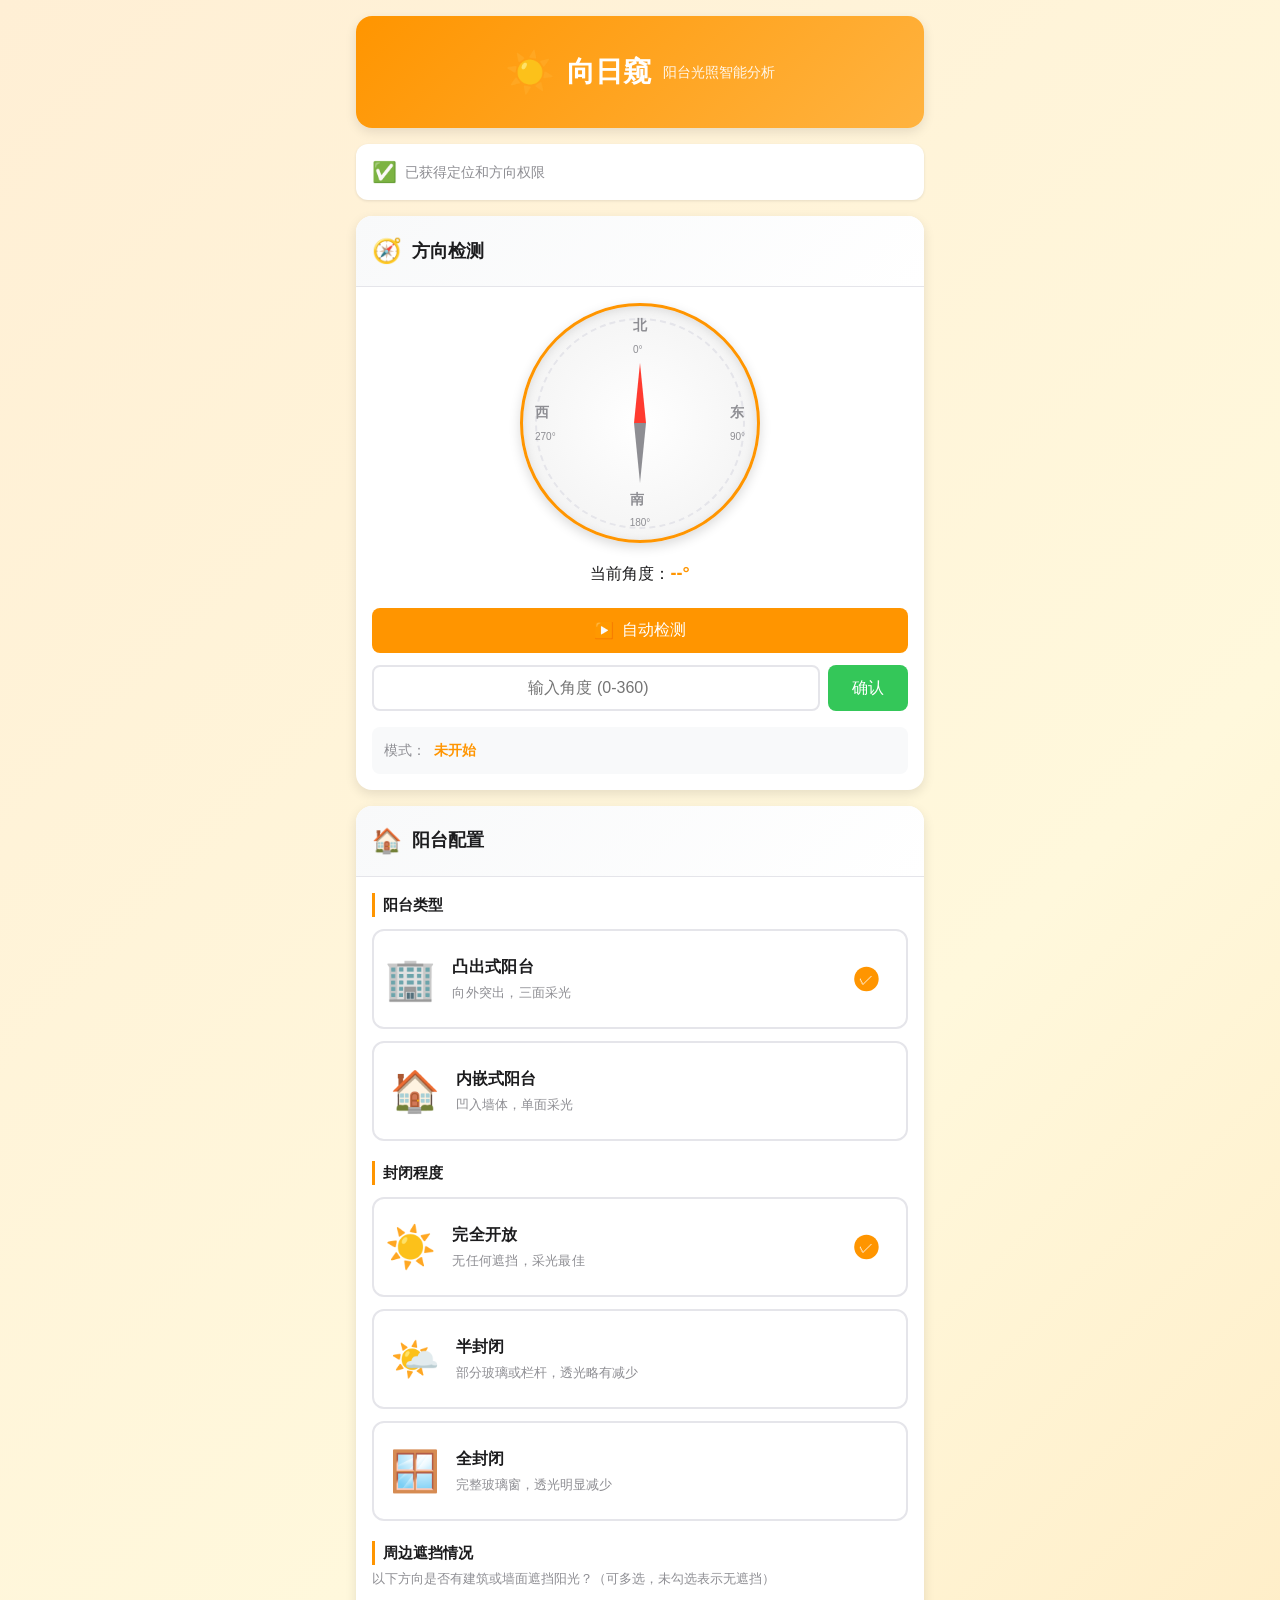
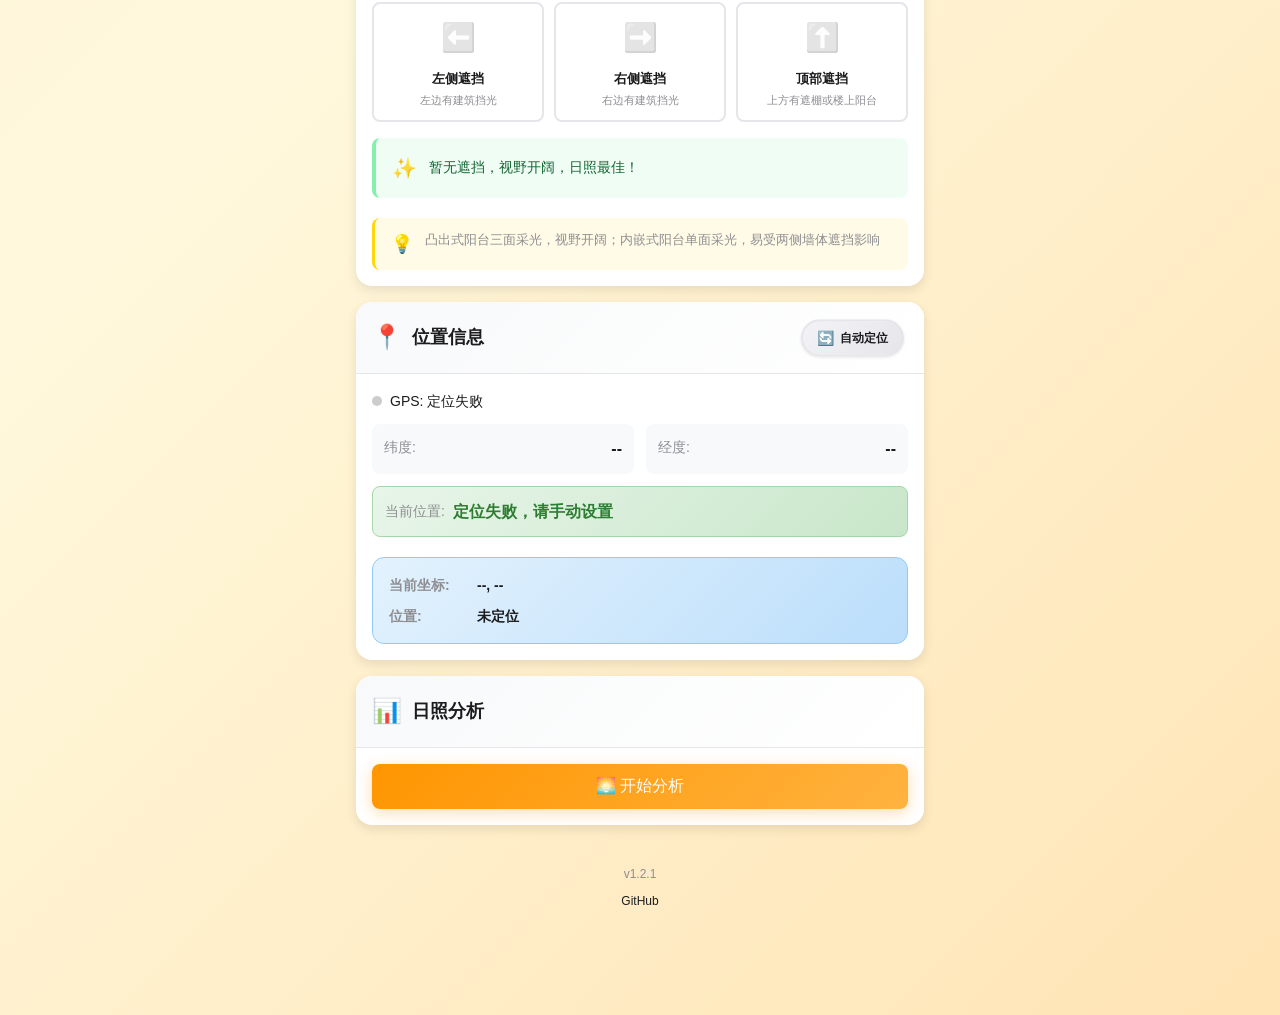
==== index.html @ c3ed626c "fix: 清理HTML垃圾数据 + 修复JS加载问题 - 删除所有硬编码城市数据（杭州/无锡/常州等100+条） - 移除 citySelectSimple 和 applyCityBtn 按钮 - 修" ====
<!DOCTYPE html>
<html lang="zh-CN">
<head>
    <meta charset="UTF-8">
    <meta name="viewport" content="width=device-width, initial-scale=1.0, maximum-scale=1.0, user-scalable=no">
    <meta name="theme-color" content="#FF9500">
    <meta name="description" content="阳台光照智能分析应用 - 通过手机朝向检测与地理位置，精确计算日照时长和最佳采光时段">
    <title>向日窥 - 阳台光照分析</title>
    <link rel="stylesheet" href="styles.css">
</head>
<body>
    <!-- 主容器 -->
    <div class="app-container">
        <!-- 顶部标题栏 -->
        <header class="header">
            <div class="header-content">
                <div class="logo">☀️</div>
                <h1 class="app-title">向日窥</h1>
                <p class="app-subtitle">阳台光照智能分析</p>
            </div>
        </header>

        <!-- 权限状态提示 -->
        <div class="permission-status" id="permissionStatus">
            <span class="status-icon">📱</span>
            <span class="status-text">正在初始化权限...</span>
        </div>

        <!-- 模块 1: 方向检测 -->
        <section class="module orientation-module">
            <div class="module-header">
                <span class="module-icon">🧭</span>
                <h2>方向检测</h2>
            </div>
            
            <div class="module-content">
                <!-- 小指南针可视化 -->
                <div class="compass-container">
                    <div class="compass">
                        <div class="compass-ring"></div>
                        <div class="compass-directions">
                            <span class="dir dir-n">北<br><small>0°</small></span>
                            <span class="dir dir-e">东<br><small>90°</small></span>
                            <span class="dir dir-s">南<br><small>180°</small></span>
                            <span class="dir dir-w">西<br><small>270°</small></span>
                        </div>
                        <div class="compass-needle" id="compassNeedle">
                            <div class="needle-center"></div>
                        </div>
                    </div>
                    <div class="compass-current-angle">当前角度：<strong id="currentAngle">--°</strong></div>
                </div>

                <!-- 控制按钮组 -->
                <div class="orientation-controls">
                    <button class="btn btn-primary" id="autoDetectBtn">
                        <span class="btn-icon">▶️</span>
                        <span class="btn-text">自动检测</span>
                    </button>
                    
                    <div class="manual-input-container">
                        <input type="number" 
                               id="manualAngleInput" 
                               placeholder="输入角度 (0-360)"
                               min="0" 
                               max="360"
                               step="1">
                        <button class="btn btn-secondary" id="manualSetBtn">确认</button>
                    </div>
                </div>

                <div class="orientation-status" id="orientationStatus">
                    <span class="status-label">模式：</span>
                    <span class="status-value" id="modeDisplay">未开始</span>
                </div>
            </div>
        </section>

        <!-- 模块 2: 阳台配置 -->
        <section class="module balcony-config-module">
            <div class="module-header">
                <span class="module-icon">🏠</span>
                <h2>阳台配置</h2>
            </div>
            
            <div class="module-content">
                <!-- 阳台类型选择 -->
                <div class="config-section">
                    <h3 class="config-title">阳台类型</h3>
                    <div class="balcony-type-selector">
                        <label class="radio-card">
                            <input type="radio" name="balconyType" value="protruding" checked id="balconyProtruding">
                            <div class="card-content">
                                <span class="card-icon">🏢</span>
                                <div class="card-info">
                                    <strong>凸出式阳台</strong>
                                    <p>向外突出，三面采光</p>
                                </div>
                            </div>
                        </label>
                        
                        <label class="radio-card">
                            <input type="radio" name="balconyType" value="recessed" id="balconyRecessed">
                            <div class="card-content">
                                <span class="card-icon">🏠</span>
                                <div class="card-info">
                                    <strong>内嵌式阳台</strong>
                                    <p>凹入墙体，单面采光</p>
                                </div>
                            </div>
                        </label>
                    </div>
                </div>

                <!-- 封闭式选项（所有阳台都需要） -->
                <div class="config-section">
                    <h3 class="config-title">封闭程度</h3>
                    <div class="binary-selector">
                        <label class="radio-card binary-option">
                            <input type="radio" name="enclosedType" value="open" checked>
                            <div class="card-content">
                                <span class="card-icon">☀️</span>
                                <div class="card-info">
                                    <strong>完全开放</strong>
                                    <p>无任何遮挡，采光最佳</p>
                                </div>
                            </div>
                        </label>
                        
                        <label class="radio-card binary-option">
                            <input type="radio" name="enclosedType" value="semi-closed">
                            <div class="card-content">
                                <span class="card-icon">🌤️</span>
                                <div class="card-info">
                                    <strong>半封闭</strong>
                                    <p>部分玻璃或栏杆，透光略有减少</p>
                                </div>
                            </div>
                        </label>
                        
                        <label class="radio-card binary-option">
                            <input type="radio" name="enclosedType" value="closed">
                            <div class="card-content">
                                <span class="card-icon">🪟</span>
                                <div class="card-info">
                                    <strong>全封闭</strong>
                                    <p>完整玻璃窗，透光明显减少</p>
                                </div>
                            </div>
                        </label>
                    </div>
                </div>

                <!-- 遮挡选项（仅凸出式阳台显示） -->
                <div class="config-section obstruction-section" id="obstructionSection" style="display: none;">
                    <h3 class="config-title">周边遮挡情况</h3>
                    <p class="config-hint">以下方向是否有建筑或墙面遮挡阳光？（可多选，未勾选表示无遮挡）</p>
                    
                    <div class="obstruction-grid">
                        <label class="checkbox-card">
                            <input type="checkbox" name="obstruction" value="left">
                            <div class="card-content">
                                <span class="card-icon">⬅️</span>
                                <div class="card-info">
                                    <strong>左侧遮挡</strong>
                                    <p>左边有建筑挡光</p>
                                </div>
                            </div>
                        </label>
                        
                        <label class="checkbox-card">
                            <input type="checkbox" name="obstruction" value="right">
                            <div class="card-content">
                                <span class="card-icon">➡️</span>
                                <div class="card-info">
                                    <strong>右侧遮挡</strong>
                                    <p>右边有建筑挡光</p>
                                </div>
                            </div>
                        </label>
                        
                        <label class="checkbox-card">
                            <input type="checkbox" name="obstruction" value="top">
                            <div class="card-content">
                                <span class="card-icon">⬆️</span>
                                <div class="card-info">
                                    <strong>顶部遮挡</strong>
                                    <p>上方有遮棚或楼上阳台</p>
                                </div>
                            </div>
                        </label>
                    </div>
                    
                    <!-- 动态提示 -->
                    <div class="obstruction-tip" id="obstructionTip">
                        <span class="tip-icon">✨</span>
                        <p class="tip-text">暂无遮挡，视野开阔，日照最佳！</p>
                    </div>
                </div>

                <div class="config-tip">
                    <span class="tip-icon">💡</span>
                    <p>凸出式阳台三面采光，视野开阔；内嵌式阳台单面采光，易受两侧墙体遮挡影响</p>
                </div>
            </div>
        </section>

        <!-- 模块 3: 位置信息 -->
        <section class="module location-module">
            <div class="module-header">
                <span class="module-icon">📍</span>
                <h2>位置信息</h2>
                <!-- 模式切换开关 -->
                <button class="mode-switch-btn" id="locationModeSwitch" title="切换自动/手动模式">
                    <span class="switch-icon">🔄</span>
                    <span class="switch-text" id="locationModeText">自动定位</span>
                </button>
            </div>
            
            <div class="module-content">
                <!-- 自动定位模式 -->
                <div class="location-auto-mode" id="autoLocationPanel">
                    <div class="location-status-bar">
                        <span class="location-indicator" id="gpsIndicator">
                            <span class="indicator-dot inactive"></span>
                            <span class="indicator-text">GPS: 等待定位</span>
                        </span>
                    </div>
                    
                    <div class="geo-display">
                        <div class="geo-item">
                            <span class="geo-label">纬度:</span>
                            <span class="geo-value" id="latitudeValue">--</span>
                        </div>
                        <div class="geo-item">
                            <span class="geo-label">经度:</span>
                            <span class="geo-value" id="longitudeValue">--</span>
                        </div>
                    </div>
                    
                    <div class="address-display">
                        <span class="address-label">当前位置:</span>
                        <span class="address-value" id="currentAddress">正在获取...</span>
                    </div>
                </div>

                <!-- 手动定位模式 - 全新设计 -->
                <div class="location-manual-mode" id="manualLocationPanel" style="display: none;">
                    <!-- 方式一：坐标输入 -->
                    <div class="manual-input-section coords-section">
                        <div class="section-header">
                            <span class="section-icon">🎯</span>
                            <h3>方式一：精确坐标</h3>
                        </div>
                        <div class="coordinate-inputs">
                            <div class="input-group">
                                <label for="manualLat">
                                    <span class="input-icon">🌐</span>
                                    纬度
                                </label>
                                <input type="number" id="manualLat" step="0.000001" placeholder="-90 ~ 90" min="-90" max="90">
                                <span class="input-hint">可点击地图获取坐标</span>
                            </div>
                            <div class="input-group">
                                <label for="manualLng">
                                    <span class="input-icon">🗺️</span>
                                    经度
                                </label>
                                <input type="number" id="manualLng" step="0.000001" placeholder="-180 ~ 180" min="-180" max="180">
                                <span class="input-hint">北京约 116.4, 重庆约 106.5</span>
                            </div>
                        </div>
                        <button class="btn btn-coords" id="setCoordsBtn">✓ 应用坐标</button>
                    </div>
                    
                    <!-- 方式二：城市选择 -->
                    <div class="manual-input-section city-section">
                        <div class="section-header">
                            <span class="section-icon">🏙️</span>
                            <h3>方式二：选择地区</h3>
                        </div>
                        <p class="section-desc">逐级选择地区（省 → 市 → 区），选择后自动填充坐标</p>
                        
                        <div id="cityCascadeContainer"></div>
                    </div>
                </div>
                                </optgroup>
                            </select>
                
                <!-- 底部信息显示区 -->
                <div class="location-footer-info">
                    <div class="footer-coordinates">
                        <span class="coord-label">当前坐标:</span>
                        <span class="coord-value" id="footerCoordinates">--, --</span>
                    </div>
                    <div class="footer-city">
                        <span class="city-label">位置:</span>
                        <span class="city-value" id="footerCityName">未定位</span>
                    </div>
                </div>
            </div>
        </section>

        <!-- 模块 4: 分析结果 -->
        <section class="module analysis-module">
            <div class="module-header">
                <span class="module-icon">📊</span>
                <h2>日照分析</h2>
            </div>
            
            <div class="module-content">
                <button class="btn btn-large btn-analyze" id="analyzeBtn">
                    🌅 开始分析
                </button>

                <div class="analysis-results" id="analysisResults" style="display: none;">
                    <div class="result-section result-primary">
                        <h3>今日光照概览</h3>
                        <div class="sun-path-chart" id="sunPathChart">
                            <div class="sun-path-bg">
                                <svg viewBox="0 0 100 50" preserveAspectRatio="none">
                                    <path class="sun-trajectory" d="" />
                                </svg>
                            </div>
                        </div>
                    </div>

                    <div class="result-grid">
                        <div class="result-card">
                            <div class="result-icon">🧭</div>
                            <div class="result-label">检测朝向</div>
                            <div class="result-value" id="resultDirection">--</div>
                        </div>

                        <div class="result-card highlight">
                            <div class="result-icon">⏱️</div>
                            <div class="result-label">日照时长</div>
                            <div class="result-value value-large" id="resultDuration">--</div>
                        </div>

                        <div class="result-card">
                            <div class="result-icon">🌅</div>
                            <div class="result-label">日出时间</div>
                            <div class="result-value" id="resultSunrise">--</div>
                        </div>

                        <div class="result-card">
                            <div class="result-icon">🌇</div>
                            <div class="result-label">日落时间</div>
                            <div class="result-value" id="resultSunset">--</div>
                        </div>
                    </div>

                    <div class="result-section result-detail">
                        <h3>详细数据</h3>
                        <table class="detail-table">
                            <tbody id="detailTableBody">
                                <tr>
                                    <td>阳台类型</td>
                                    <td id="detailBalconyType">--</td>
                                </tr>
                                <tr>
                                    <td>封闭情况</td>
                                    <td id="detailEnclosedType">--</td>
                                </tr>
                                <tr>
                                    <td>周边遮挡</td>
                                    <td id="detailObstructions">无</td>
                                </tr>
                                <tr>
                                    <td>所在位置</td>
                                    <td id="detailLocation">--</td>
                                </tr>
                                <tr>
                                    <td>有效采光时段</td>
                                    <td id="detailEffectiveTime">--</td>
                                </tr>
                                <tr>
                                    <td>光照评分</td>
                                    <td id="lightScore">--</td>
                                </tr>
                            </tbody>
                        </table>
                    </div>

                    <div class="result-summary">
                        <div class="summary-rating" id="summaryRating">
                            <span class="rating-stars">⭐</span>
                            <span class="rating-text">待分析</span>
                        </div>
                        <p class="summary-desc" id="summaryDesc">请点击"开始分析"获取完整报告</p>
                    </div>
                </div>
            </div>
        </section>

        <!-- 底部信息 -->
        <footer class="footer">
            <p class="version">v1.2.1</p>
            <a href="https://github.com/miaouai/sun" class="github-link">GitHub</a>
        </footer>
    </div>

    <!-- Toast 消息 -->
    <div class="toast" id="toast"></div>

    <!-- 加载遮罩 -->
    <div class="loading-overlay" id="loadingOverlay">
        <div class="loading-spinner"></div>
        <p class="loading-text">分析中...</p>
    </div>

    <!-- 模块化 JavaScript -->
    <script src="app.js"></script>

    <!-- 城市联级菜单模块 -->
    <script src="data/cities-cascade.js"></script>
    <link rel="stylesheet" href="styles-cascade.css">
</body>
</html>
---- styles.css ----
/* ============================================
   向日窥 - Sun Peek 样式表
   Version: 1.0.0
   ============================================ */

/* CSS Variables */
:root {
    --primary-color: #FF9500;
    --primary-light: #FFB340;
    --primary-dark: #E68A00;
    --success-color: #34C759;
    --warning-color: #FFD60A;
    --error-color: #FF3B30;
    --background-color: #FAFAFA;
    --card-background: #FFFFFF;
    --text-primary: #1C1C1E;
    --text-secondary: #8E8E93;
    --border-color: #E5E5EA;
    --shadow-sm: 0 1px 3px rgba(0, 0, 0, 0.1);
    --shadow-md: 0 4px 12px rgba(0, 0, 0, 0.1);
    --shadow-lg: 0 8px 24px rgba(0, 0, 0, 0.15);
    --radius-sm: 8px;
    --radius-md: 12px;
    --radius-lg: 16px;
    --transition-fast: 0.15s ease;
    --transition-normal: 0.3s ease;
}

/* Reset & Base */
*, *::before, *::after {
    margin: 0;
    padding: 0;
    box-sizing: border-box;
}

body {
    font-family: -apple-system, BlinkMacSystemFont, 'Segoe UI', 'PingFang SC', 'Hiragino Sans GB', 'Microsoft YaHei', sans-serif;
    background: linear-gradient(135deg, #FFEFD5 0%, #FFF8DC 50%, #FFE4B5 100%);
    min-height: 100vh;
    color: var(--text-primary);
    line-height: 1.6;
}

.app-container {
    max-width: 600px;
    margin: 0 auto;
    padding: 16px;
    padding-bottom: 80px;
}

/* Header */
.header {
    text-align: center;
    padding: 24px 0;
    background: linear-gradient(135deg, #FF9500 0%, #FFB340 100%);
    border-radius: var(--radius-lg);
    margin-bottom: 16px;
    box-shadow: var(--shadow-md);
    color: white;
}

.header-content {
    display: flex;
    align-items: center;
    justify-content: center;
    gap: 12px;
}

.logo {
    font-size: 40px;
    animation: pulse 2s ease-in-out infinite;
}

@keyframes pulse {
    0%, 100% { transform: scale(1); }
    50% { transform: scale(1.1); }
}

.app-title {
    font-size: 28px;
    font-weight: 700;
}

.app-subtitle {
    font-size: 14px;
    opacity: 0.9;
}

/* Permission Status */
.permission-status {
    display: flex;
    align-items: center;
    gap: 8px;
    padding: 12px 16px;
    background: var(--card-background);
    border-radius: var(--radius-md);
    margin-bottom: 16px;
    box-shadow: var(--shadow-sm);
}

.status-icon {
    font-size: 20px;
}

.status-text {
    font-size: 14px;
    color: var(--text-secondary);
}

/* Module Card */
.module {
    background: var(--card-background);
    border-radius: var(--radius-lg);
    margin-bottom: 16px;
    box-shadow: var(--shadow-md);
    overflow: hidden;
}

.module-header {
    display: flex;
    align-items: center;
    gap: 10px;
    padding: 16px;
    background: linear-gradient(135deg, #f8f9fa 0%, #ffffff 100%);
    border-bottom: 1px solid var(--border-color);
}

.module-icon {
    font-size: 24px;
}

.module-header h2 {
    font-size: 18px;
    font-weight: 600;
    color: var(--text-primary);
}

.module-content {
    padding: 16px;
}

/* ====================
   指南针模块样式
   ==================== */
.compass-container {
    display: flex;
    flex-direction: column;
    align-items: center;
    gap: 16px;
    margin-bottom: 20px;
}

.compass {
    position: relative;
    width: 240px;
    height: 240px;
    border-radius: 50%;
    background: radial-gradient(circle at center, #fff 0%, #f0f0f0 100%);
    box-shadow: 
        inset 0 2px 10px rgba(0, 0, 0, 0.1),
        0 4px 12px rgba(0, 0, 0, 0.15);
    border: 3px solid var(--primary-color);
}

.compass-ring {
    position: absolute;
    top: 5%;
    left: 5%;
    right: 5%;
    bottom: 5%;
    border-radius: 50%;
    border: 2px dashed var(--border-color);
}

.compass-directions {
    position: absolute;
    top: 0;
    left: 0;
    right: 0;
    bottom: 0;
}

.compass-directions .dir {
    position: absolute;
    font-size: 14px;
    font-weight: 600;
    color: var(--text-secondary);
}

.compass-directions .dir small {
    font-size: 10px;
    font-weight: normal;
}

.dir-n { top: 8px; left: 50%; transform: translateX(-50%); color: var(--primary-dark); }
.dir-e { right: 12px; top: 50%; transform: translateY(-50%); }
.dir-s { bottom: 8px; left: 50%; transform: translateX(-50%); }
.dir-w { left: 12px; top: 50%; transform: translateY(-50%); }

.compass-needle {
    position: absolute;
    top: 50%;
    left: 50%;
    width: 0;
    height: 0;
    /* 初始不设 transform，由 JS 动态控制旋转 */
}

/* 北向指针（红色）- 向上延伸 */
.compass-needle::before {
    content: '';
    position: absolute;
    bottom: 50%;  /* 从中心点开始，这样 rotate 时它会绕中心转 */
    left: 50%;
    width: 0;
    height: 0;
    transform: translateX(-50%);
    border-left: 6px solid transparent;
    border-right: 6px solid transparent;
    border-bottom: 60px solid var(--error-color); /* 红色指北 - 向上 (缩短) */
}

/* 南向指针（灰色）- 向下延伸 */
.compass-needle::after {
    content: '';
    position: absolute;
    top: 50%;   /* 从中心点开始 */
    left: 50%;
    width: 0;
    height: 0;
    transform: translateX(-50%);
    border-left: 6px solid transparent;
    border-right: 6px solid transparent;
    border-top: 60px solid var(--text-secondary); /* 灰色指南 - 向下 (缩短) */
}

.compass-current-angle {
    font-size: 16px;
    font-weight: 500;
    color: var(--text-primary);
}

#currentAngle {
    color: var(--primary-color);
    font-size: 18px;
}

.orientation-controls {
    display: flex;
    flex-direction: column;
    gap: 12px;
}

.manual-input-container {
    display: flex;
    gap: 8px;
}

#manualAngleInput {
    flex: 1;
    padding: 12px;
    border: 2px solid var(--border-color);
    border-radius: var(--radius-sm);
    font-size: 16px;
    text-align: center;
    transition: border-color var(--transition-fast);
}

#manualAngleInput:focus {
    outline: none;
    border-color: var(--primary-color);
}

#manualAngleInput:disabled {
    background: #f5f5f5;
    cursor: not-allowed;
}

.orientation-status {
    margin-top: 16px;
    padding: 12px;
    background: #f8f9fa;
    border-radius: var(--radius-sm);
    font-size: 14px;
}

.status-label {
    color: var(--text-secondary);
    margin-right: 4px;
}

.status-value {
    font-weight: 600;
    color: var(--primary-color);
}

/* ====================
   阳台配置模块样式
   ==================== */
/* 配置区块通用样式 */
.config-section {
    margin-bottom: 20px;
}

.config-section:last-child {
    margin-bottom: 0;
}

.config-title {
    font-size: 15px;
    font-weight: 600;
    color: var(--text-primary);
    margin-bottom: 12px;
    padding-left: 8px;
    border-left: 3px solid var(--primary-color);
}

.config-hint {
    font-size: 13px;
    color: var(--text-secondary);
    margin-bottom: 12px;
    margin-top: -8px;
}

.balcony-type-selector {
    display: flex;
    flex-direction: column;
    gap: 12px;
}

/* 封闭式选项样式 */
.binary-selector {
    display: flex;
    flex-direction: column;
    gap: 12px;
}

.binary-option:hover {
    border-color: var(--success-color);
    background: #f0fdf4;
}

.binary-option input[type="radio"]:checked + .card-content::before {
    background: var(--success-color);
}

/* 遮挡选项网格布局（仅凸出式显示） */
.obstruction-grid {
    display: grid;
    grid-template-columns: repeat(3, 1fr);
    gap: 10px;
}

.checkbox-card {
    cursor: pointer;
    padding: 12px;
    border: 2px solid var(--border-color);
    border-radius: var(--radius-sm);
    transition: all var(--transition-fast);
}

.checkbox-card:hover {
    border-color: var(--primary-light);
    background: #fffaf0;
}

.checkbox-card input[type="checkbox"] {
    position: absolute;
    opacity: 0;
}

.checkbox-card input[type="checkbox"]:checked + .card-content {
    transform: scale(1.02);
}

.checkbox-card input[type="checkbox"]:checked + .card-content::before {
    content: '✓';
    position: absolute;
    right: 16px;
    top: 50%;
    transform: translateY(-50%);
    width: 24px;
    height: 24px;
    background: var(--primary-color);
    color: white;
    border-radius: 50%;
    display: flex;
    align-items: center;
    justify-content: center;
    font-size: 14px;
}

.checkbox-card input[type="checkbox"]:checked + .card-content .card-icon {
    opacity: 1;
    filter: grayscale(0) drop-shadow(0 2px 4px rgba(0,0,0,0.1));
}

.checkbox-card .card-content {
    display: flex;
    flex-direction: column;
    align-items: center;
    text-align: center;
    gap: 8px;
    position: relative;
    transition: transform var(--transition-fast);
}

.checkbox-card .card-icon {
    font-size: 28px;
    opacity: 0.3;
    filter: grayscale(100%);
    transition: all var(--transition-fast);
}

/* 遮挡提示区域样式 */
.obstruction-tip {
    margin-top: 16px;
    padding: 14px 16px;
    background: #f0fdf4;
    border-left: 4px solid #86efac;
    border-radius: 8px;
    display: flex;
    align-items: center;
    gap: 12px;
    transition: all 0.3s ease;
}

.obstruction-tip .tip-icon {
    font-size: 20px;
    flex-shrink: 0;
}

.obstruction-tip .tip-text {
    font-size: 14px;
    color: #166534;
    line-height: 1.5;
    margin: 0;
}

.checkbox-card .card-info {
    display: flex;
    flex-direction: column;
    align-items: center;
}

.checkbox-card .card-info strong {
    font-size: 13px;
    margin-bottom: 4px;
}

.checkbox-card .card-info p {
    font-size: 11px;
    color: var(--text-secondary);
    line-height: 1.3;
}

@media (min-width: 480px) {
    .obstruction-grid {
        grid-template-columns: repeat(3, 1fr);
    }
}

@media (max-width: 479px) {
    .obstruction-grid {
        grid-template-columns: 1fr;
    }
    
    .checkbox-card .card-content {
        flex-direction: row;
        text-align: left;
    }
    
    .checkbox-card .card-icon {
        font-size: 32px;
    }
    
    .checkbox-card .card-info {
        flex-direction: column;
        align-items: flex-start;
    }
}

.radio-card {
    cursor: pointer;
    padding: 16px;
    border: 2px solid var(--border-color);
    border-radius: var(--radius-md);
    transition: all var(--transition-fast);
}

.radio-card:hover {
    border-color: var(--primary-light);
    background: #fffaf0;
}

.radio-card input[type="radio"] {
    position: absolute;
    opacity: 0;
}

.radio-card input[type="radio"]:checked ~ .card-content {
    transform: scale(1.02);
}

.radio-card input[type="radio"]:checked ~ .card-content::before {
    content: '✓';
    position: absolute;
    right: 16px;
    top: 50%;
    transform: translateY(-50%);
    width: 24px;
    height: 24px;
    background: var(--primary-color);
    color: white;
    border-radius: 50%;
    display: flex;
    align-items: center;
    justify-content: center;
    font-size: 14px;
}

.card-content {
    display: flex;
    align-items: center;
    gap: 16px;
    position: relative;
    transition: transform var(--transition-fast);
}

.card-icon {
    font-size: 40px;
}

.card-info strong {
    display: block;
    font-size: 16px;
    margin-bottom: 4px;
}

.card-info p {
    font-size: 13px;
    color: var(--text-secondary);
}

.config-tip {
    margin-top: 16px;
    padding: 12px 16px;
    background: #fffbe6;
    border-left: 3px solid var(--warning-color);
    border-radius: var(--radius-sm);
    display: flex;
    align-items: start;
    gap: 12px;
}

.tip-icon {
    font-size: 18px;
    flex-shrink: 0;
}

.config-tip p {
    font-size: 13px;
    color: var(--text-secondary);
    line-height: 1.5;
}

/* ====================
   位置信息模块样式（重构版 v1.2.0）
   ==================== */

/* 模块头部区域 - 添加切换按钮 */
.location-module .module-header {
    position: relative; /* 为绝对定位的子元素提供参考 */
    display: flex;
    justify-content: space-between;
    align-items: center;
    padding-right: 160px; /* 给切换按钮留出空间 */
}

.mode-switch-btn {
    position: absolute;
    right: 20px; /* 保持与右边框的距离 */
    top: 50%;
    transform: translateY(-50%);
    display: flex;
    align-items: center;
    gap: 6px;
    padding: 8px 14px;
    background: linear-gradient(135deg, #F2F2F7 0%, #E5E5EA 100%);
    border: 2px solid var(--border-color);
    border-radius: 20px;
    font-size: 12px;
    font-weight: 600;
    color: var(--text-primary);
    cursor: pointer;
    transition: all var(--transition-fast);
    box-shadow: var(--shadow-sm);
    white-space: nowrap;
    z-index: 10;
}

.mode-switch-btn:hover {
    border-color: var(--primary-color);
    transform: translateY(-50%) scale(1.05);
    box-shadow: var(--shadow-md);
}

.mode-switch-btn.manual-mode {
    background: linear-gradient(135deg, #FFF8DC 0%, #FFEFD5 100%);
    border-color: var(--warning-color);
    color: var(--primary-dark);
}

.switch-icon {
    font-size: 14px;
    animation: rotate-slow 3s linear infinite;
}

@keyframes rotate-slow {
    from { transform: rotate(0deg); }
    to { transform: rotate(360deg); }
}

.switch-text {
    white-space: nowrap;
}

/* 自动定位面板 */
.location-auto-mode {
    margin-bottom: 20px;
}

.location-status-bar {
    display: flex;
    justify-content: space-between;
    align-items: center;
    margin-bottom: 12px;
}

.location-indicator {
    display: flex;
    align-items: center;
    gap: 8px;
    font-size: 14px;
}

.indicator-dot {
    width: 10px;
    height: 10px;
    border-radius: 50%;
    background: #ccc;
}

.indicator-dot.active {
    background: var(--success-color);
    animation: blink 1.5s ease-in-out infinite;
}

.indicator-dot.loading {
    background: var(--warning-color);
    animation: pulse 1s ease-in-out infinite;
}

@keyframes blink {
    0%, 100% { opacity: 1; }
    50% { opacity: 0.3; }
}

@keyframes pulse {
    0%, 100% { transform: scale(1); opacity: 1; }
    50% { transform: scale(1.2); opacity: 0.7; }
}

.indicator-dot.inactive {
    background: #ccc;
}

.geo-display {
    display: grid;
    grid-template-columns: 1fr 1fr;
    gap: 12px;
    margin-bottom: 12px;
}

.geo-item {
    display: flex;
    justify-content: space-between;
    padding: 12px;
    background: #f8f9fa;
    border-radius: var(--radius-sm);
}

.geo-label {
    color: var(--text-secondary);
    font-size: 14px;
}

.geo-value {
    font-weight: 600;
    color: var(--text-primary);
}

.address-display {
    display: flex;
    align-items: center;
    gap: 8px;
    padding: 12px;
    background: linear-gradient(135deg, #e8f5e9 0%, #c8e6c9 100%);
    border-radius: var(--radius-sm);
    border: 1px solid #a5d6a7;
}

.address-label {
    color: var(--text-secondary);
    font-size: 14px;
}

.address-value {
    font-weight: 600;
    color: #2e7d32;
}

/* 手动定位面板 */
.location-manual-mode {
    display: none;  /* 默认隐藏 */
}

.manual-input-section {
    background: #FAFAFA;
    border-radius: var(--radius-md);
    padding: 20px;
    border: 1px solid var(--border-color);
    margin-bottom: 16px;
    transition: all var(--transition-fast);
}

.manual-input-section:hover {
    box-shadow: var(--shadow-sm);
    border-color: var(--primary-light);
}

.section-header {
    display: flex;
    align-items: center;
    gap: 8px;
    margin-bottom: 16px;
}

.section-icon {
    font-size: 20px;
}

.manual-input-section h3 {
    font-size: 15px;
    color: var(--text-primary);
    font-weight: 600;
    margin: 0;
    text-transform: uppercase;
    letter-spacing: 0.5px;
}

.section-desc {
    font-size: 12px;
    color: var(--text-secondary);
    margin-top: -8px;
    margin-bottom: 16px;
}

.coordinate-inputs {
    display: grid;
    grid-template-columns: 1fr 1fr;
    gap: 16px;
    margin-bottom: 16px;
}

.input-group {
    display: flex;
    flex-direction: column;
    gap: 8px;
}

.input-group label {
    display: flex;
    align-items: center;
    gap: 6px;
    font-size: 13px;
    color: var(--text-secondary);
    font-weight: 600;
}

.input-icon {
    font-size: 14px;
}

.input-group input {
    padding: 14px 16px;
    border: 2px solid var(--border-color);
    border-radius: var(--radius-sm);
    font-size: 14px;
    transition: all var(--transition-fast);
    background: white;
    font-family: monospace;
}

.input-group input:focus {
    outline: none;
    border-color: var(--primary-color);
    box-shadow: 0 0 0 3px rgba(255, 149, 0, 0.1);
}

.input-hint {
    font-size: 11px;
    color: var(--text-secondary);
    line-height: 1.4;
}

.btn-coords {
    width: 100%;
    padding: 14px 20px;
    background: linear-gradient(135deg, var(--primary-color) 0%, var(--primary-light) 100%);
    color: white;
    border: none;
    border-radius: var(--radius-sm);
    font-size: 14px;
    font-weight: 600;
    cursor: pointer;
    transition: all var(--transition-fast);
    box-shadow: 0 2px 8px rgba(255, 149, 0, 0.3);
}

.btn-coords:hover {
    transform: translateY(-2px);
    box-shadow: 0 4px 12px rgba(255, 149, 0, 0.4);
}

.btn-coords:active {
    transform: translateY(0);
}

.city-select-wrapper {
    display: flex;
    gap: 12px;
    align-items: stretch;
}

#citySelectSimple {
    flex: 1;
    padding: 12px;
    border: 2px solid var(--border-color);
    border-radius: var(--radius-sm);
    font-size: 14px;
    background: white;
    appearance: none;
    transition: border-color var(--transition-fast);
    max-height: 200px;
    overflow-y: auto;
    cursor: pointer;
}

#citySelectSimple:focus {
    outline: none;
    border-color: var(--primary-color);
    box-shadow: 0 0 0 3px rgba(255, 149, 0, 0.1);
}

#citySelectSimple optgroup {
    font-weight: 600;
    color: var(--text-secondary);
    padding: 8px 0 4px 0;
}

#citySelectSimple option {
    padding: 10px 12px;
    white-space: nowrap;
}

.btn-apply-city {
    min-width: 120px;
    padding: 12px 20px;
    background: linear-gradient(135deg, var(--success-color) 0%, #30D158 100%);
    color: white;
    border: none;
    border-radius: var(--radius-sm);
    font-size: 14px;
    font-weight: 600;
    cursor: pointer;
    white-space: nowrap;
    transition: all var(--transition-fast);
    box-shadow: 0 2px 8px rgba(52, 199, 89, 0.3);
}

.btn-apply-city:hover {
    transform: translateY(-2px);
    box-shadow: 0 4px 12px rgba(52, 199, 89, 0.4);
}

.btn-apply-city:active {
    transform: translateY(0);
}

/* 底部信息显示区 */
.location-footer-info {
    margin-top: 20px;
    padding: 16px;
    background: linear-gradient(135deg, #E3F2FD 0%, #BBDEFB 100%);
    border-radius: var(--radius-md);
    border: 1px solid #90CAF9;
}

.footer-coordinates,
.footer-city {
    display: flex;
    align-items: center;
    gap: 8px;
    margin-bottom: 8px;
    font-size: 14px;
}

.footer-coordinates:last-child,
.footer-city:last-child {
    margin-bottom: 0;
}

.coord-label,
.city-label {
    color: var(--text-secondary);
    font-weight: 600;
    min-width: 80px;
}

.coord-value,
.city-value {
    color: var(--text-primary);
    font-weight: 600;
    word-break: break-all;
}

/* 旧样式移除提示（已不再使用）*/
/* province-city-selectors, #provinceSelect, #citySelect 相关样式已在上面替换 */

/* ====================
   分析结果模块样式
   ==================== */
.btn-large {
    width: 100%;
    padding: 16px 24px;
    font-size: 18px;
    border-radius: var(--radius-md);
    border: none;
    cursor: pointer;
    transition: all var(--transition-fast);
    font-weight: 600;
}

.btn-analyze {
    background: linear-gradient(135deg, #FF9500 0%, #FFB340 100%);
    color: white;
    box-shadow: 0 4px 15px rgba(255, 149, 0, 0.3);
}

.btn-analyze:hover {
    transform: translateY(-2px);
    box-shadow: 0 6px 20px rgba(255, 149, 0, 0.4);
}

.btn-analyze:active {
    transform: translateY(0);
}

.analysis-results {
    margin-top: 20px;
}

.result-section {
    margin-bottom: 20px;
}

.result-section h3 {
    font-size: 14px;
    color: var(--text-secondary);
    margin-bottom: 12px;
    text-transform: uppercase;
    letter-spacing: 0.5px;
}

.sun-path-chart {
    position: relative;
    height: 120px;
    background: linear-gradient(to bottom, #87CEEB 0%, #E0F6FF 50%, #FFDAB9 100%);
    border-radius: var(--radius-md);
    overflow: hidden;
    border: 1px solid var(--border-color);
}

.sun-path-bg {
    width: 100%;
    height: 100%;
}

.sun-trajectory {
    fill: none;
    stroke: #FF9500;
    stroke-width: 2;
    stroke-linecap: round;
    stroke-dasharray: 4;
    filter: drop-shadow(0 2px 4px rgba(0, 0, 0, 0.2));
}

.result-grid {
    display: grid;
    grid-template-columns: repeat(2, 1fr);
    gap: 12px;
}

.result-card {
    padding: 16px;
    background: #f8f9fa;
    border-radius: var(--radius-md);
    text-align: center;
    transition: transform var(--transition-fast);
}

.result-card:hover {
    transform: translateY(-2px);
}

.result-card.highlight {
    background: linear-gradient(135deg, #FFF8DC 0%, #FFEFD5 100%);
    border: 2px solid var(--primary-color);
}

.result-icon {
    font-size: 28px;
    margin-bottom: 8px;
}

.result-label {
    font-size: 12px;
    color: var(--text-secondary);
    margin-bottom: 4px;
}

.result-value {
    font-size: 16px;
    font-weight: 600;
    color: var(--text-primary);
}

.value-large {
    font-size: 24px !important;
    color: var(--primary-color) !important;
}

.detail-table {
    width: 100%;
    border-collapse: collapse;
}

.detail-table td {
    padding: 10px 12px;
    border-bottom: 1px solid var(--border-color);
    font-size: 14px;
}

.detail-table td:first-child {
    color: var(--text-secondary);
    width: 40%;
}

.detail-table td:last-child {
    font-weight: 500;
}

.result-summary {
    margin-top: 20px;
    padding: 20px;
    background: linear-gradient(135deg, #f0fdf4 0%, #dcfce7 100%);
    border-radius: var(--radius-md);
    text-align: center;
    border: 1px solid #bbf7d0;
}

.summary-rating {
    display: inline-flex;
    align-items: center;
    gap: 8px;
    margin-bottom: 8px;
}

.rating-stars {
    font-size: 24px;
}

.rating-text {
    font-size: 18px;
    font-weight: 600;
    color: var(--text-primary);
}

.summary-desc {
    font-size: 14px;
    color: var(--text-secondary);
}

/* ====================
   按钮通用样式
   ==================== */
.btn {
    display: inline-flex;
    align-items: center;
    justify-content: center;
    gap: 8px;
    padding: 12px 24px;
    font-size: 16px;
    font-weight: 500;
    border: none;
    border-radius: var(--radius-sm);
    cursor: pointer;
    transition: all var(--transition-fast);
}

.btn:disabled {
    opacity: 0.5;
    cursor: not-allowed;
}

.btn-primary {
    background: var(--primary-color);
    color: white;
    flex: 1;
}

.btn-primary:not(:disabled):hover {
    background: var(--primary-dark);
    transform: translateY(-1px);
}

.btn-primary.active {
    background: var(--error-color);
}

.btn-secondary {
    background: var(--text-secondary);
    color: white;
}

.btn-secondary:not(:disabled):hover {
    background: #6c6c70;
}

/* ===== 手动确认按钮特殊样式 ===== */
#manualSetBtn {
    background: var(--success-color); /* 墨绿色 - 默认可用 */
    color: white;
}

#manualSetBtn:hover:not(:disabled) {
    background: #28a745; /* 深一点的绿色 */
    transform: translateY(-1px);
}

#manualSetBtn:disabled {
    background: #9e9e9e; /* 灰色 - 禁用状态 */
    cursor: not-allowed !important;
    opacity: 0.6;
    transform: none !important;
}

/* ====================
   Footer
   ==================== */
.footer {
    text-align: center;
    padding: 24px 0;
    color: var(--text-secondary);
    font-size: 12px;
}

.footer p {
    margin-bottom: 8px;
}

.github-link {
    color: var(--text-primary);
    text-decoration: none;
    font-weight: 500;
}

.github-link:hover {
    text-decoration: underline;
}

/* ====================
   Toast 消息
   ==================== */
.toast {
    position: fixed;
    bottom: 30px;
    left: 50%;
    transform: translateX(-50%) translateY(100px);
    padding: 14px 28px;
    background: rgba(0, 0, 0, 0.85);
    color: white;
    border-radius: var(--radius-md);
    font-size: 14px;
    opacity: 0;
    transition: all 0.3s ease;
    z-index: 1000;
    white-space: nowrap;
}

.toast.show {
    transform: translateX(-50%) translateY(0);
    opacity: 1;
}

/* ====================
   Loading 遮罩
   ==================== */
.loading-overlay {
    position: fixed;
    top: 0;
    left: 0;
    right: 0;
    bottom: 0;
    background: rgba(255, 255, 255, 0.95);
    display: none;
    align-items: center;
    justify-content: center;
    flex-direction: column;
    gap: 16px;
    z-index: 999;
}

.loading-overlay.show {
    display: flex;
}

.loading-spinner {
    width: 50px;
    height: 50px;
    border: 4px solid var(--border-color);
    border-top-color: var(--primary-color);
    border-radius: 50%;
    animation: spin 1s linear infinite;
}

@keyframes spin {
    to { transform: rotate(360deg); }
}

.loading-text {
    color: var(--text-secondary);
    font-size: 14px;
}

/* ====================
   响应式设计
   ==================== */
@media (max-width: 480px) {
    .app-container {
        padding: 12px;
        padding-bottom: 60px;
    }
    
    .header {
        padding: 20px 12px;
    }
    
    .logo {
        font-size: 32px;
    }
    
    .app-title {
        font-size: 24px;
    }
    
    .compass {
        width: 150px;
        height: 150px;
    }
    
    .result-grid {
        grid-template-columns: 1fr;
    }
    
    .province-city-selectors {
        grid-template-columns: 1fr;
    }
}

/* ====================
   打印样式
   ==================== */
@media print {
    body {
        background: white;
    }
    
    .module {
        break-inside: avoid;
        box-shadow: none;
        border: 1px solid #ddd;
    }
    
    .btn, .toast, .loading-overlay, footer {
        display: none !important;
    }
}
---- styles-cascade.css ----
/* 联级菜单选择器样式 */
.city-cascade-container {
    display: flex;
    flex-wrap: wrap;
    gap: 8px;
    align-items: center;
    margin-top: 12px;
}

.cascade-select {
    padding: 10px 16px !important;
    border: 2px solid #ddd !important;
    border-radius: 8px !important;
    font-size: 15px !important;
    background: white !important;
    min-width: 140px !important;
    max-width: 200px !important;
    height: 44px !important;
    appearance: none;
    -webkit-appearance: none;
    -moz-appearance: none;
    cursor: pointer;
    transition: all 0.2s ease;
}

.cascade-select:focus {
    border-color: var(--primary-color) !important;
    outline: none;
    box-shadow: 0 0 0 3px rgba(255, 149, 0, 0.1);
}

.cascade-select:hover {
    border-color: var(--primary-light) !important;
}

/* 手机端优化：单列布局，全宽显示 */
@media (max-width: 768px) {
    .city-cascade-container {
        flex-direction: column;
        align-items: stretch;
    }
    
    .cascade-select {
        width: 100% !important;
        max-width: none !important;
        font-size: 16px !important; /* 防止 iOS 缩放 */
    }
    
    #cityCascadeContainer {
        display: flex;
        flex-direction: column;
        gap: 8px;
    }
    
    #cityCascadeContainer select {
        width: 100%;
    }
}

/* 位置信息模块优化 */
.location-module {
    display: flex;
    flex-direction: column;
}

.location-module .module-header {
    justify-content: flex-start;
}

.location-manual-mode {
    padding-left: 16px;
    padding-right: 16px;
}

.manual-input-section {
    margin-bottom: 16px;
}

.manual-input-section:last-child {
    margin-bottom: 0;
}

.section-header {
    display: flex;
    align-items: center;
    gap: 8px;
    margin-bottom: 8px;
}

.section-icon {
    font-size: 18px;
}

.section-header h3 {
    font-size: 15px;
    color: var(--text-primary);
}

.section-desc {
    font-size: 13px;
    color: var(--text-secondary);
    margin-bottom: 12px;
}

/* 城市选择容器 */
#cityCascadeContainer {
    display: flex;
    gap: 8px;
    flex-wrap: wrap;
}

.city-select-wrapper {
    display: flex;
    gap: 8px;
    align-items: center;
    flex-wrap: wrap;
}

.btn-apply-city {
    margin-top: 8px;
    width: 100%;
}
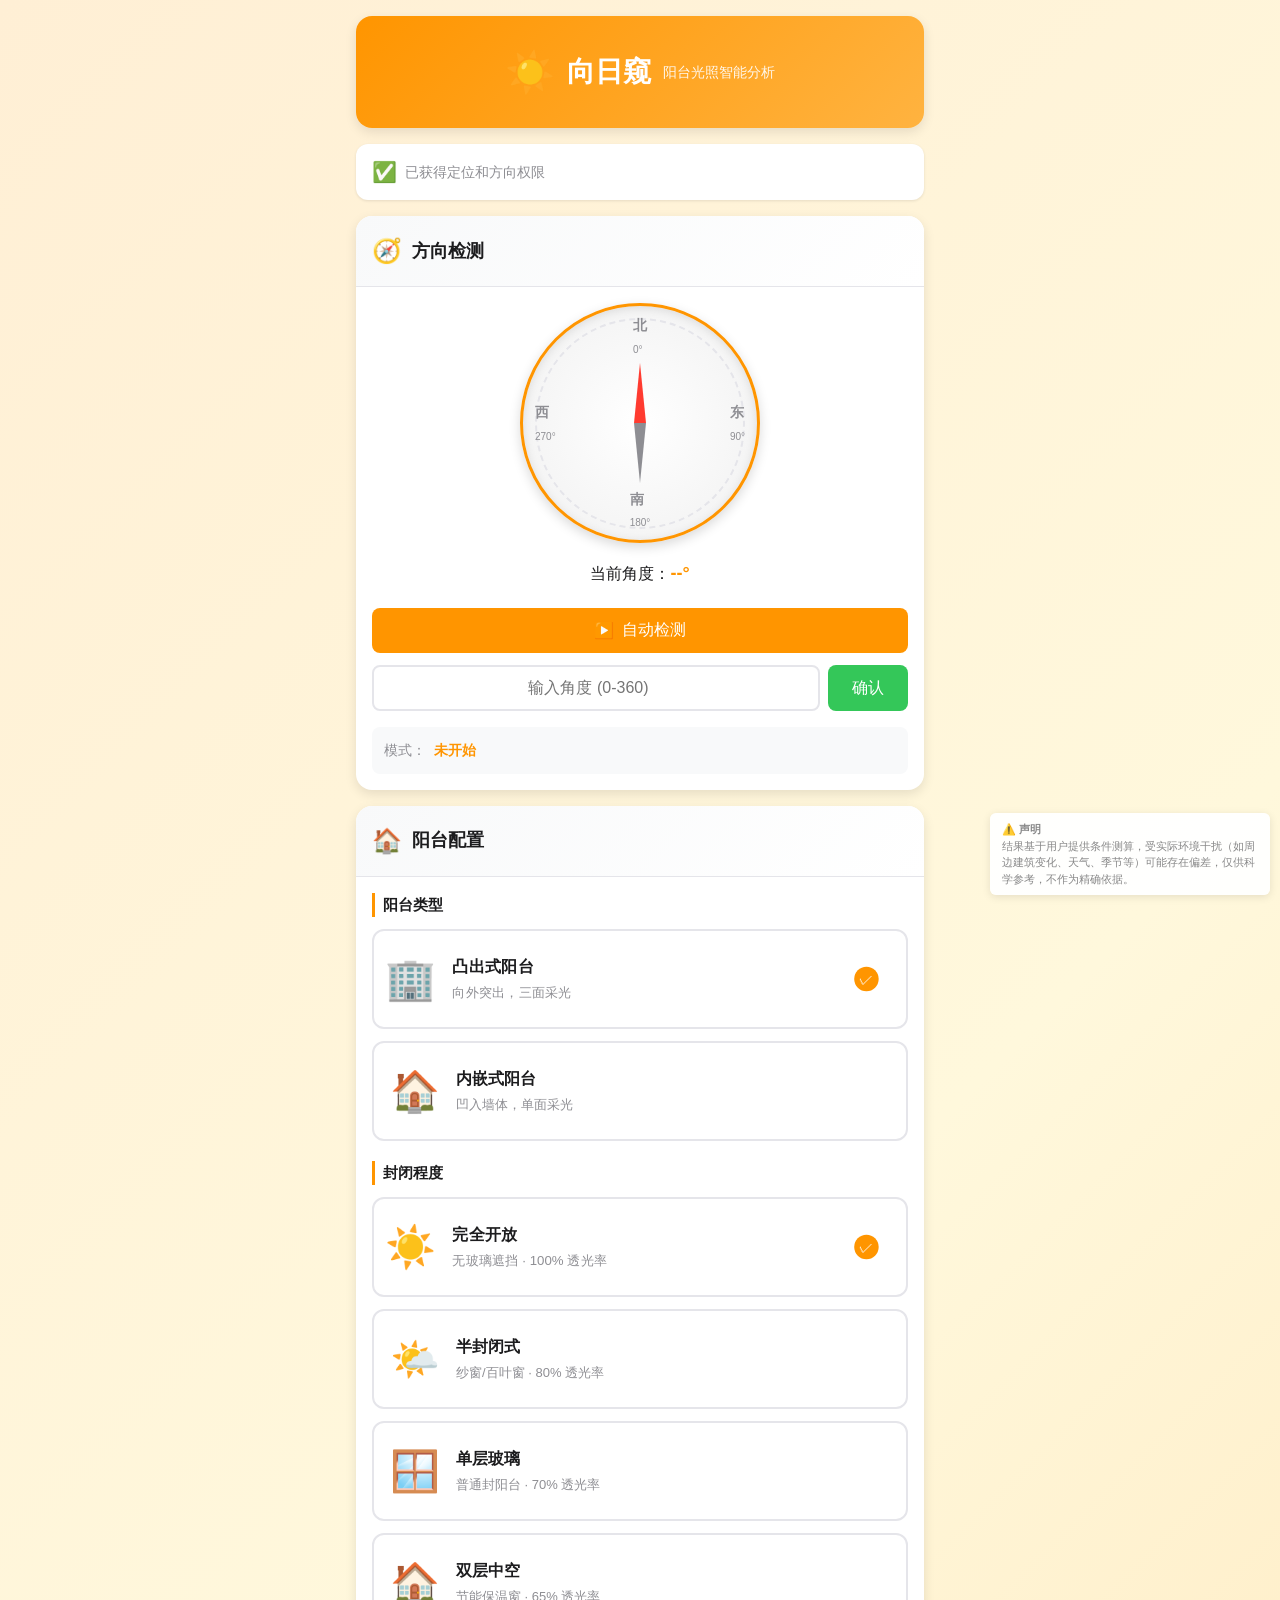
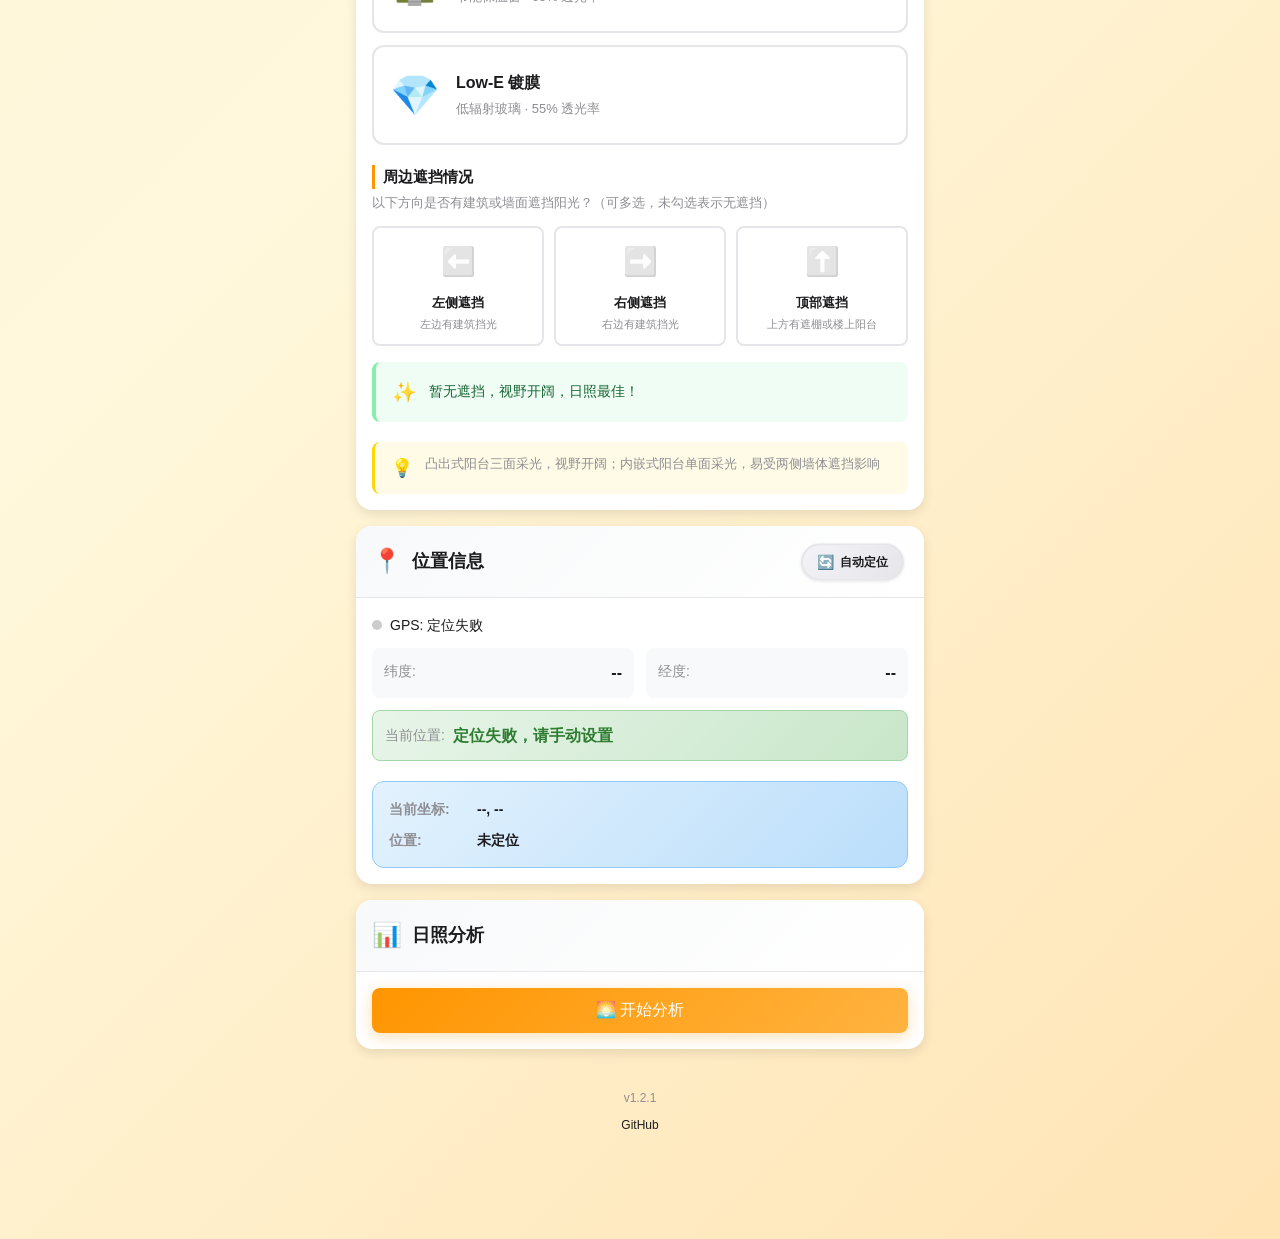
==== commit 5a975859: "Update index.html" ====
--- a/index.html
+++ b/index.html
@@ -122,7 +122,7 @@
                                 <span class="card-icon">☀️</span>
                                 <div class="card-info">
                                     <strong>完全开放</strong>
-                                    <p>无任何遮挡，采光最佳</p>
+                                    <p>无玻璃遮挡 · 100% 透光率</p>
                                 </div>
                             </div>
                         </label>
@@ -132,19 +132,41 @@
                             <div class="card-content">
                                 <span class="card-icon">🌤️</span>
                                 <div class="card-info">
-                                    <strong>半封闭</strong>
-                                    <p>部分玻璃或栏杆，透光略有减少</p>
+                                    <strong>半封闭式</strong>
+                                    <p>纱窗/百叶窗 · 80% 透光率</p>
                                 </div>
                             </div>
                         </label>
                         
                         <label class="radio-card binary-option">
-                            <input type="radio" name="enclosedType" value="closed">
+                            <input type="radio" name="enclosedType" value="closed-single">
                             <div class="card-content">
                                 <span class="card-icon">🪟</span>
                                 <div class="card-info">
-                                    <strong>全封闭</strong>
-                                    <p>完整玻璃窗，透光明显减少</p>
+                                    <strong>单层玻璃</strong>
+                                    <p>普通封阳台 · 70% 透光率</p>
+                                </div>
+                            </div>
+                        </label>
+                        
+                        <label class="radio-card binary-option">
+                            <input type="radio" name="enclosedType" value="closed-double">
+                            <div class="card-content">
+                                <span class="card-icon">🏠</span>
+                                <div class="card-info">
+                                    <strong>双层中空</strong>
+                                    <p>节能保温窗 · 65% 透光率</p>
+                                </div>
+                            </div>
+                        </label>
+                        
+                        <label class="radio-card binary-option">
+                            <input type="radio" name="enclosedType" value="closed-low-e">
+                            <div class="card-content">
+                                <span class="card-icon">💎</span>
+                                <div class="card-info">
+                                    <strong>Low-E 镀膜</strong>
+                                    <p>低辐射玻璃 · 55% 透光率</p>
                                 </div>
                             </div>
                         </label>
@@ -309,7 +331,7 @@
             </div>
             
             <div class="module-content">
-                <button class="btn btn-large btn-analyze" id="analyzeBtn">
+                <button class="btn btn-large btn-analyze" id="analyzeBtn" onclick="window.performAnalysis && window.performAnalysis()">
                     🌅 开始分析
                 </button>
 
@@ -349,6 +371,12 @@
                             <div class="result-label">日落时间</div>
                             <div class="result-value" id="resultSunset">--</div>
                         </div>
+
+                        <div class="result-card">
+                            <div class="result-icon">☀️</div>
+                            <div class="result-label">正午时间</div>
+                            <div class="result-value" id="resultSolarNoon">--</div>
+                        </div>
                     </div>
 
                     <div class="result-section result-detail">
@@ -368,8 +396,12 @@
                                     <td id="detailObstructions">无</td>
                                 </tr>
                                 <tr>
-                                    <td>所在位置</td>
-                                    <td id="detailLocation">--</td>
+                                    <td>纬度</td>
+                                    <td id="detailLatitude">--</td>
+                                </tr>
+                                <tr>
+                                    <td>经度</td>
+                                    <td id="detailLongitude">--</td>
                                 </tr>
                                 <tr>
                                     <td>有效采光时段</td>
@@ -411,10 +443,34 @@
     </div>
 
     <!-- 模块化 JavaScript -->
-    <script src="app.js"></script>
-
+    <!-- NOAA 高精度日出日落计算模块 -->
+    <script src="data/noaa-sunrise.js"></script>
+    
+    <!-- 日照计算核心模块 -->
+    <script src="data/sun-calculations.js"></script>
+    
     <!-- 城市联级菜单模块 -->
     <script src="data/cities-cascade.js"></script>
+    
+    <!-- 应用主逻辑 -->
+    <script src="app.js"></script>
+    
+    <!-- ========== 免责声明 ========== -->
+    <div class="disclaimer" style="position: fixed; bottom: 5px; right: 10px; font-size: 11px; color: #888; background: rgba(255,255,255,0.95); padding: 8px 12px; border-radius: 6px; max-width: 280px; z-index: 9999; box-shadow: 0 2px 8px rgba(0,0,0,0.1); line-height: 1.5;">
+        ⚠️ <strong>声明</strong><br>
+        结果基于用户提供条件测算，受实际环境干扰（如周边建筑变化、天气、季节等）可能存在偏差，仅供科学参考，不作为精确依据。
+    </div>
+    
+    <script>
+        // 页面加载检查
+        window.addEventListener('load', function() {
+            console.log('✅ 页面加载完成');
+            console.log('AppState:', typeof AppState);
+            console.log('SunCalculations:', typeof window.SunCalculations);
+            console.log('initCityCascadeMenu:', typeof window.initCityCascadeMenu);
+        });
+    </script>
+    
     <link rel="stylesheet" href="styles-cascade.css">
 </body>
 </html>
--- a/styles-cascade.css
+++ b/styles-cascade.css
@@ -120,3 +120,82 @@
     margin-top: 8px;
     width: 100%;
 }
+
+/* 日照分析新增样式 */
+.rating-details {
+    list-style: none;
+    padding: 0;
+    margin: 12px 0;
+    background: rgba(255, 149, 0, 0.05);
+    border-radius: 8px;
+    padding: 16px;
+}
+
+.rating-details li {
+    padding: 6px 0;
+    font-size: 14px;
+    color: var(--text-primary);
+    border-bottom: 1px solid rgba(0,0,0,0.05);
+}
+
+.rating-details li:last-child {
+    border-bottom: none;
+}
+
+.rating-details li::before {
+    content: '✓ ';
+    color: var(--primary-color);
+    font-weight: bold;
+}
+
+.sunlight-window {
+    background: linear-gradient(135deg, rgba(255, 149, 0, 0.1), rgba(255, 204, 0, 0.1));
+    border-radius: 12px;
+    padding: 20px;
+    margin-top: 12px;
+    border: 2px solid rgba(255, 149, 0, 0.2);
+}
+
+.window-time {
+    font-size: 28px;
+    font-weight: bold;
+    color: var(--primary-color);
+    text-align: center;
+    margin-bottom: 8px;
+}
+
+.window-duration {
+    font-size: 15px;
+    color: var(--text-secondary);
+    text-align: center;
+    margin-bottom: 8px;
+}
+
+.window-quality {
+    font-size: 14px;
+    text-align: center;
+    padding: 4px 12px;
+    background: rgba(255, 149, 0, 0.15);
+    border-radius: 12px;
+    display: inline-block;
+    margin: 0 auto 12px;
+    display: block;
+    width: fit-content;
+}
+
+.window-suggestion {
+    font-size: 14px;
+    color: var(--text-primary);
+    text-align: center;
+    padding: 12px;
+    background: white;
+    border-radius: 8px;
+    margin-top: 8px;
+}
+
+.no-window {
+    text-align: center;
+    color: var(--text-secondary);
+    font-size: 14px;
+    padding: 20px;
+}
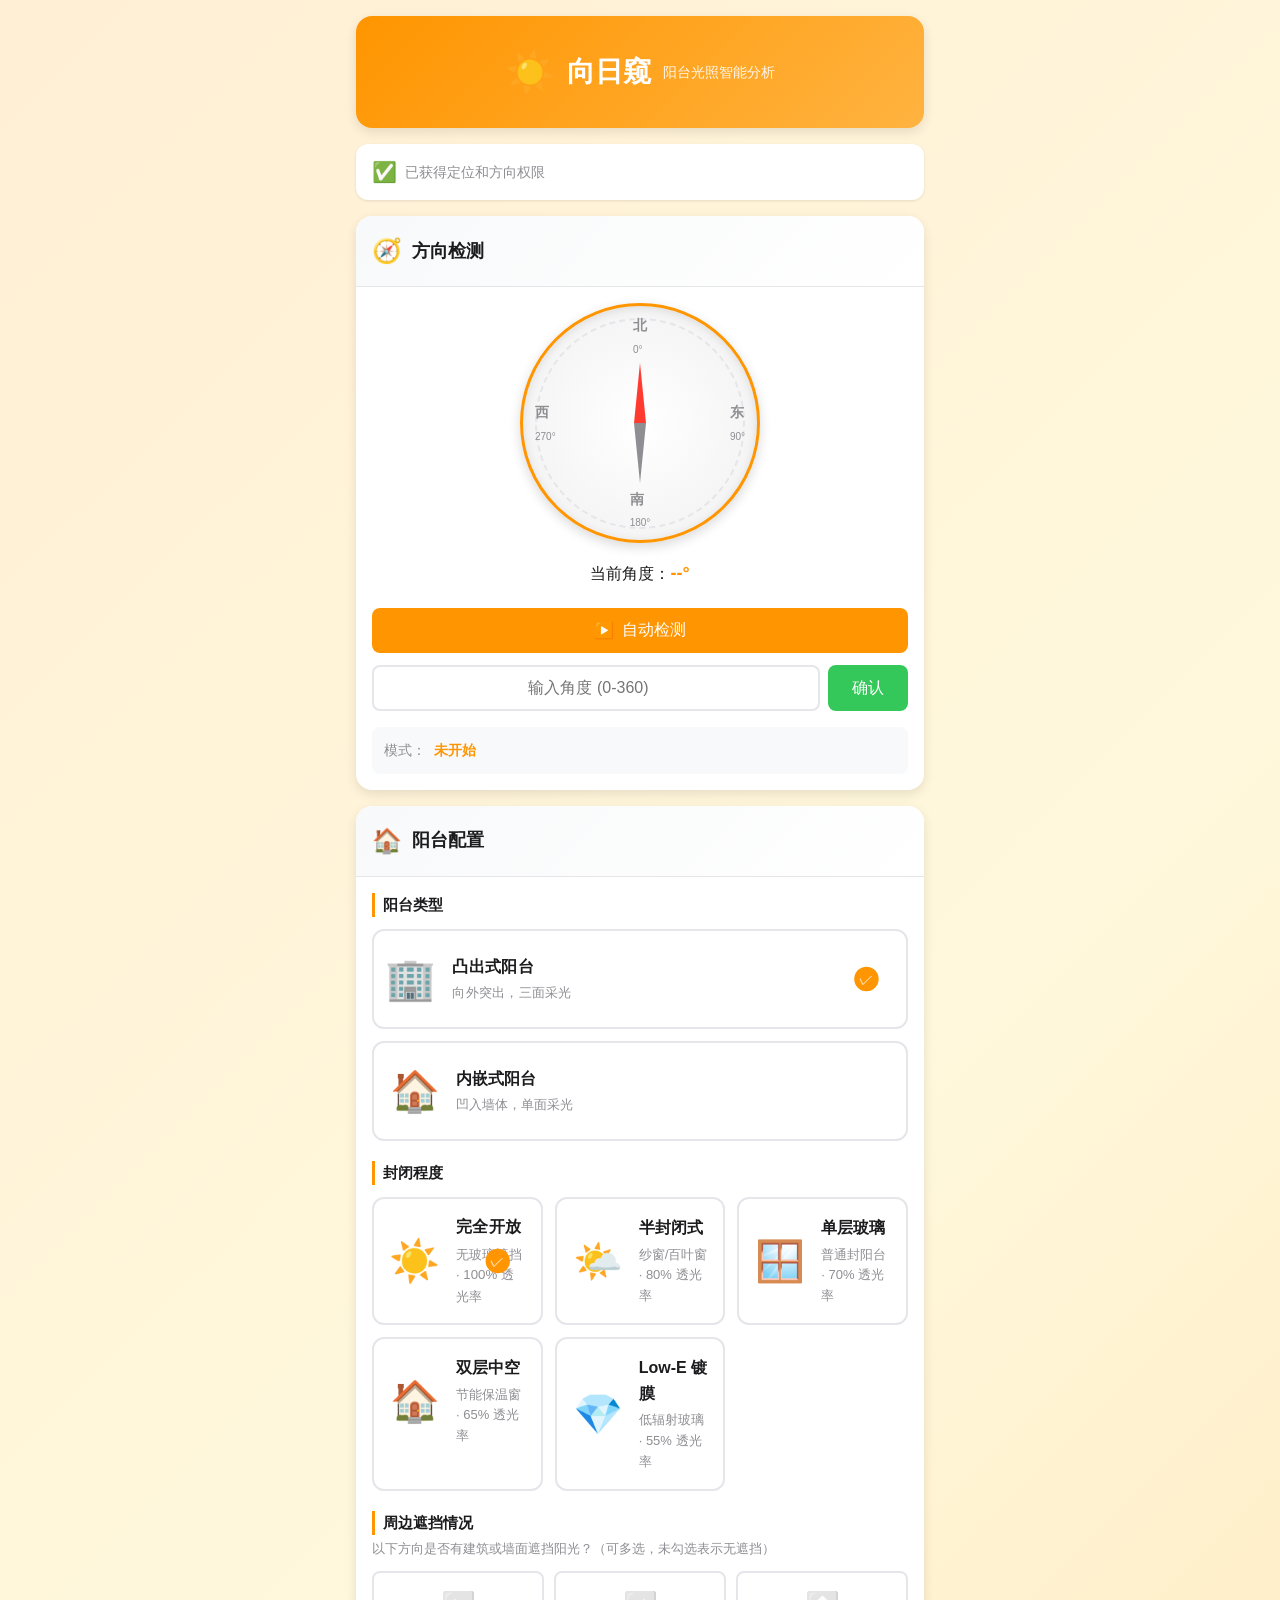
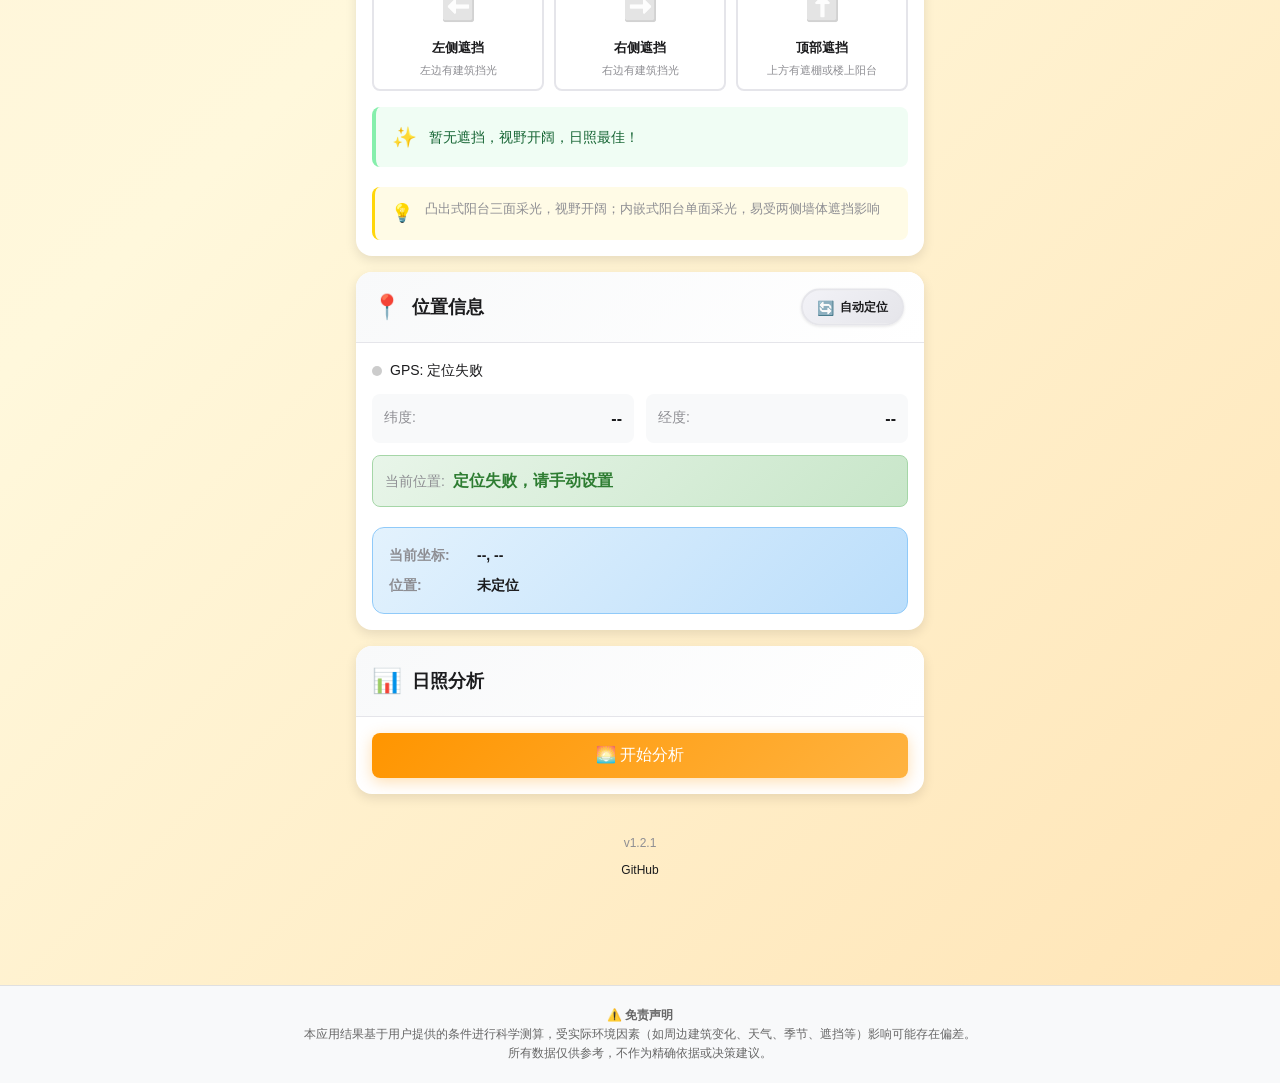
==== commit b8ef13f9: "feat(v1.3.1): 默认方向 0° + 日期季节显示 + 免责声明优化 - 默认朝向改为 0°（北向），方便测试 - 添加日期与季节显示模块（今日光照概览标题） - 免责声明移到页面底部（非悬" ====
--- a/index.html
+++ b/index.html
@@ -455,12 +455,6 @@
     <!-- 应用主逻辑 -->
     <script src="app.js"></script>
     
-    <!-- ========== 免责声明 ========== -->
-    <div class="disclaimer" style="position: fixed; bottom: 5px; right: 10px; font-size: 11px; color: #888; background: rgba(255,255,255,0.95); padding: 8px 12px; border-radius: 6px; max-width: 280px; z-index: 9999; box-shadow: 0 2px 8px rgba(0,0,0,0.1); line-height: 1.5;">
-        ⚠️ <strong>声明</strong><br>
-        结果基于用户提供条件测算，受实际环境干扰（如周边建筑变化、天气、季节等）可能存在偏差，仅供科学参考，不作为精确依据。
-    </div>
-    
     <script>
         // 页面加载检查
         window.addEventListener('load', function() {
@@ -471,6 +465,13 @@
         });
     </script>
     
+    <!-- ========== 免责声明（页面底部） ========== -->
+    <div style="text-align: center; padding: 20px; background: #f8f9fa; border-top: 1px solid #e0e0e0; font-size: 12px; color: #666; line-height: 1.6;">
+        ⚠️ <strong>免责声明</strong><br>
+        本应用结果基于用户提供的条件进行科学测算，受实际环境因素（如周边建筑变化、天气、季节、遮挡等）影响可能存在偏差。<br>
+        所有数据仅供参考，不作为精确依据或决策建议。
+    </div>
+    
     <link rel="stylesheet" href="styles-cascade.css">
 </body>
 </html>
--- a/styles.css
+++ b/styles.css
@@ -328,11 +328,22 @@
     gap: 12px;
 }
 
-/* 封闭式选项样式 */
+/* 封闭式选项样式 - 支持多个选项 */
 .binary-selector {
-    display: flex;
-    flex-direction: column;
+    display: grid;
+    grid-template-columns: repeat(auto-fit, minmax(140px, 1fr));
     gap: 12px;
+}
+
+@media (max-width: 768px) {
+    .binary-selector {
+        grid-template-columns: repeat(2, 1fr);
+    }
+    
+    /* 最后一个选项单独一行（奇数情况） */
+    .binary-option:last-child:nth-child(odd) {
+        grid-column: span 2;
+    }
 }
 
 .binary-option:hover {
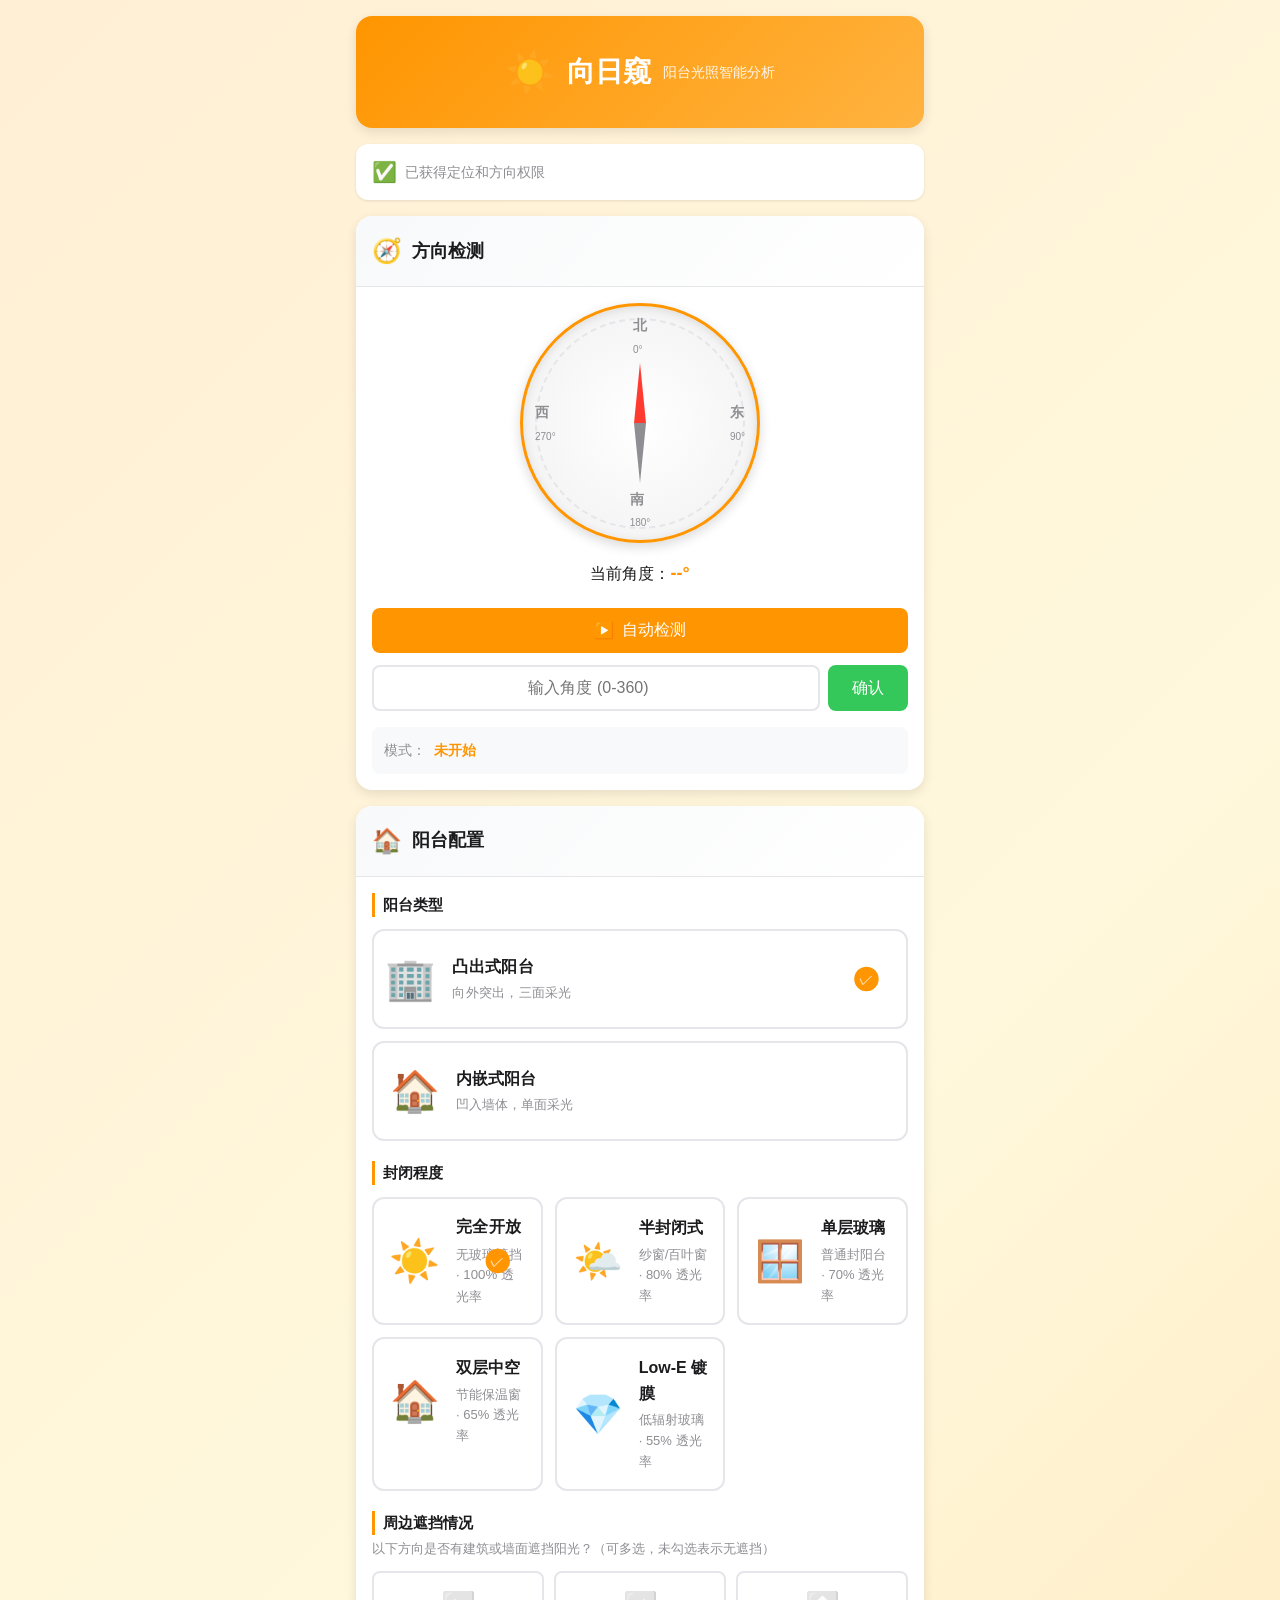
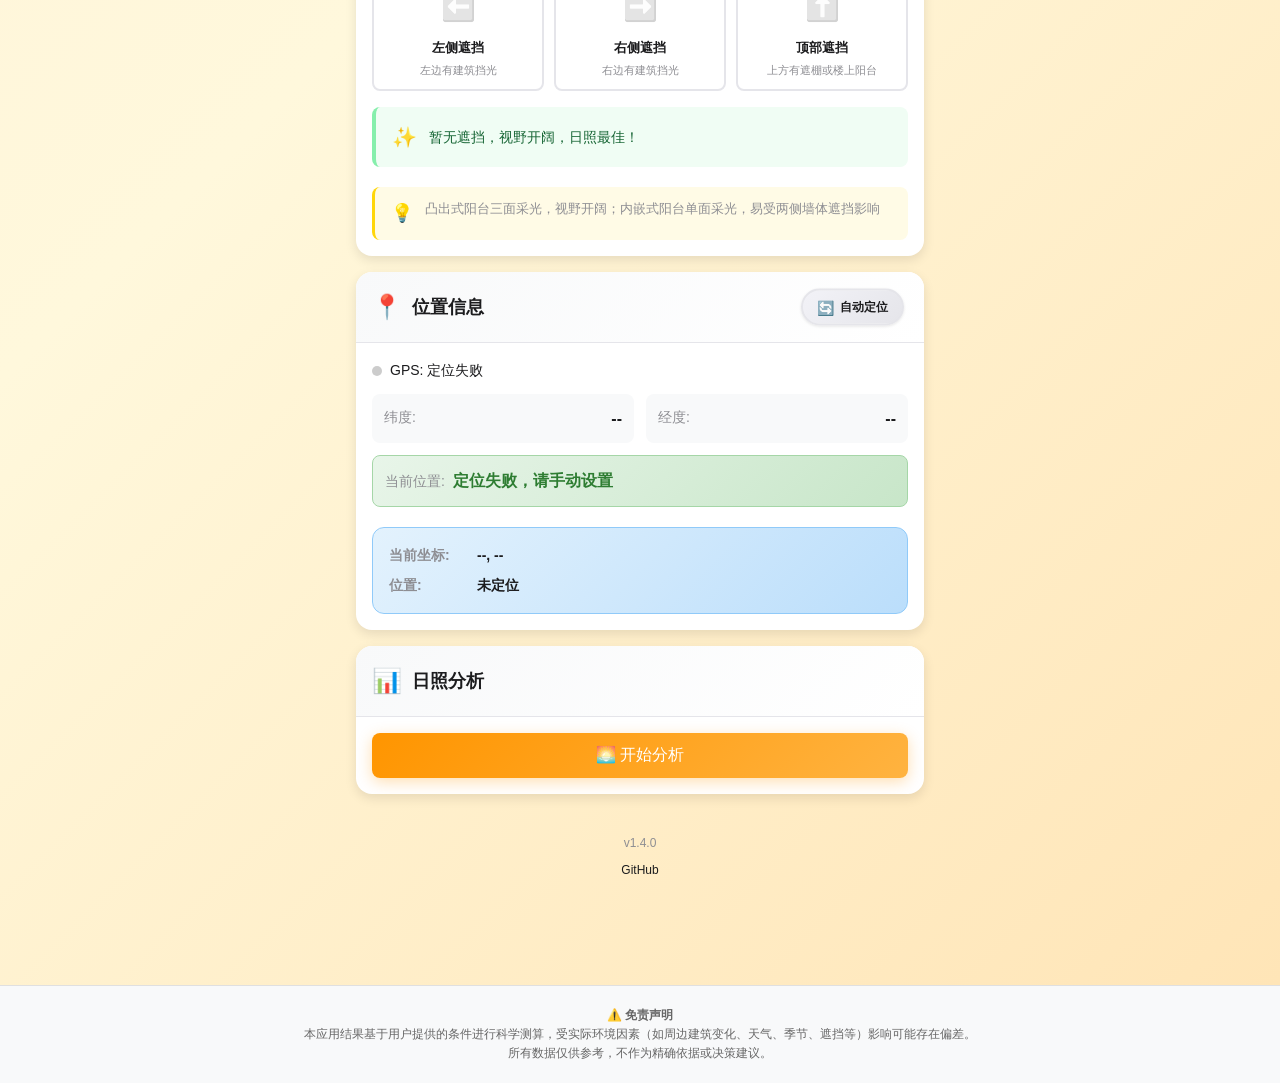
==== commit d0c2dc3d: "v1.4.0: 修复雨蓬遮挡计算 + 统一单日分析算法 + 移除太阳轨迹图 - 修复 checkVerticalShading() 逻辑：夏季/秋季阳光现在能正确显示 - 单日点击计算改用完整 Wor" ====
--- a/index.html
+++ b/index.html
@@ -338,13 +338,6 @@
                 <div class="analysis-results" id="analysisResults" style="display: none;">
                     <div class="result-section result-primary">
                         <h3>今日光照概览</h3>
-                        <div class="sun-path-chart" id="sunPathChart">
-                            <div class="sun-path-bg">
-                                <svg viewBox="0 0 100 50" preserveAspectRatio="none">
-                                    <path class="sun-trajectory" d="" />
-                                </svg>
-                            </div>
-                        </div>
                     </div>
 
                     <div class="result-grid">
@@ -421,14 +414,30 @@
                             <span class="rating-text">待分析</span>
                         </div>
                         <p class="summary-desc" id="summaryDesc">请点击"开始分析"获取完整报告</p>
+                        
+                        <button class="btn btn-primary" onclick="showMonthDetail()" style="margin-top: 15px; width: 100%;">
+                            📅 查看全年日照详情
+                        </button>
                     </div>
                 </div>
             </div>
         </section>
+
+        <!-- 月份详情弹窗 -->
+        <div id="monthModal" style="display: none; position: fixed; top: 0; left: 0; width: 100%; height: 100%; background: rgba(0,0,0,0.5); z-index: 10000; justify-content: center; align-items: center;" onclick="if(event.target===this) window.closeMonthModal()">
+            <div class="modal-content" style="background: white; border-radius: 12px; padding: 30px; max-width: 800px; width: 90%; max-height: 80vh; overflow-y: auto; position: relative;">
+                <button class="modal-close" onclick="window.closeMonthModal()" style="position: absolute; top: 15px; right: 15px; background: none; border: none; font-size: 24px; cursor: pointer; color: #888;">&times;</button>
+                <h2 id="modalMonthTitle" style="margin-bottom: 10px; font-size: 22px;"></h2>
+                <p id="modalMonthDesc" style="color: #666; font-size: 14px; margin-bottom: 20px;"></p>
+                <div id="modalMonthContent">
+                    <!-- 每日详情由 JS 生成 -->
+                </div>
+            </div>
+        </div>
 
         <!-- 底部信息 -->
         <footer class="footer">
-            <p class="version">v1.2.1</p>
+            <p class="version">v1.4.0</p>
             <a href="https://github.com/miaouai/sun" class="github-link">GitHub</a>
         </footer>
     </div>
--- a/styles.css
+++ b/styles.css
@@ -994,29 +994,6 @@
     letter-spacing: 0.5px;
 }
 
-.sun-path-chart {
-    position: relative;
-    height: 120px;
-    background: linear-gradient(to bottom, #87CEEB 0%, #E0F6FF 50%, #FFDAB9 100%);
-    border-radius: var(--radius-md);
-    overflow: hidden;
-    border: 1px solid var(--border-color);
-}
-
-.sun-path-bg {
-    width: 100%;
-    height: 100%;
-}
-
-.sun-trajectory {
-    fill: none;
-    stroke: #FF9500;
-    stroke-width: 2;
-    stroke-linecap: round;
-    stroke-dasharray: 4;
-    filter: drop-shadow(0 2px 4px rgba(0, 0, 0, 0.2));
-}
-
 .result-grid {
     display: grid;
     grid-template-columns: repeat(2, 1fr);
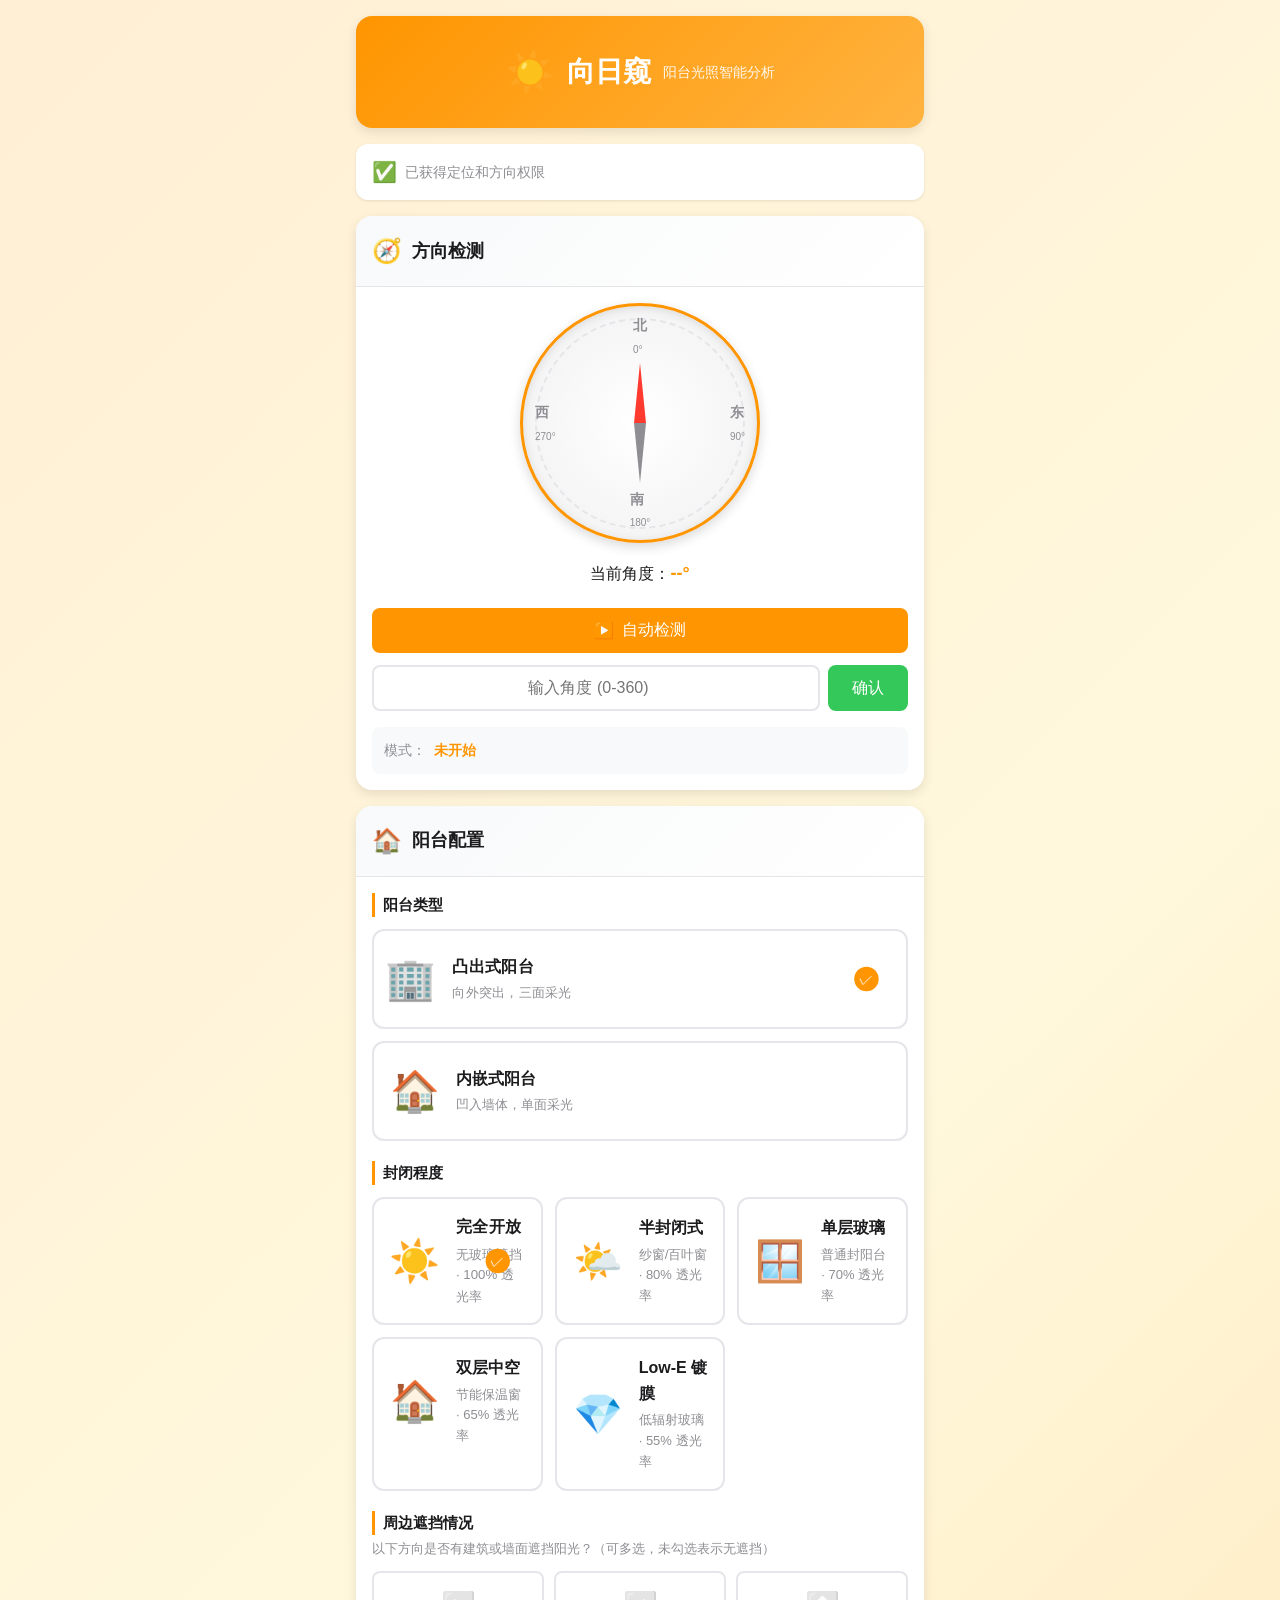
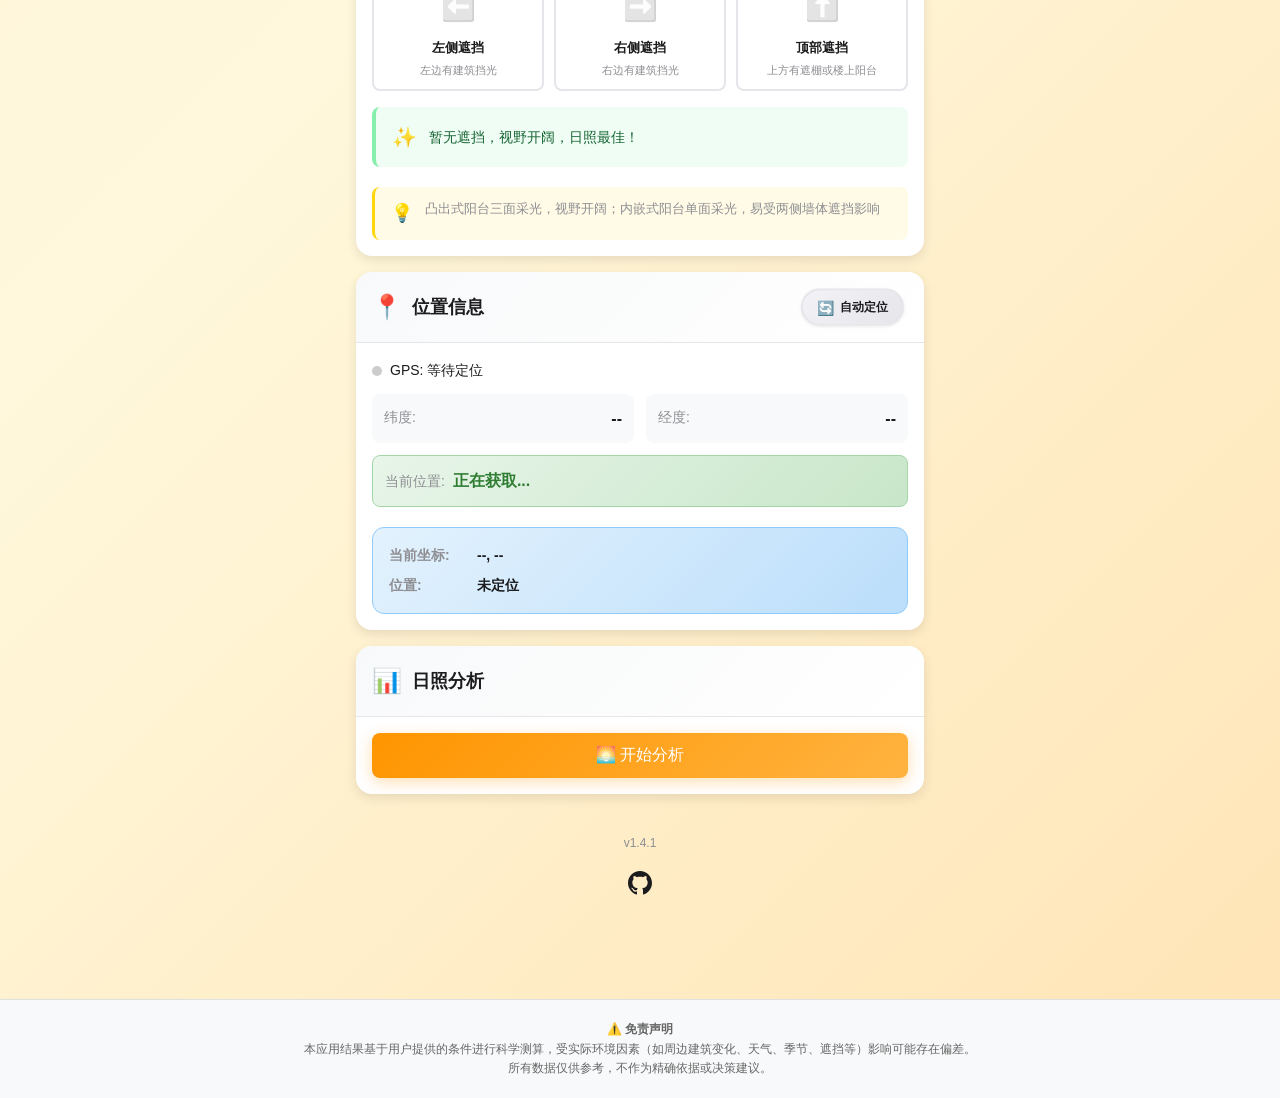
==== commit f08b4b5e: "v1.4.1: AI 智能分析助手 + 移除默认值 + UI 优化 【新功能】 - 🤖 添加 AI 智能分析助手模块（位于分析结果底部） - 📊 优化提示词，强制 AI 输出表格格式（日出日落、全年统" ====
--- a/index.html
+++ b/index.html
@@ -418,6 +418,40 @@
                         <button class="btn btn-primary" onclick="showMonthDetail()" style="margin-top: 15px; width: 100%;">
                             📅 查看全年日照详情
                         </button>
+
+                        <!-- AI 智能分析助手 -->
+                        <div class="ai-assistant-section" id="aiAssistantSection" style="display: none; margin-top: 20px; padding: 20px; background: linear-gradient(135deg, #f8f9fa 0%, #e9ecef 100%); border-radius: 12px; border: 2px solid #007bff;">
+                            <h4 style="margin: 0 0 15px 0; color: #007bff; font-size: 16px; display: flex; align-items: center; gap: 8px;">
+                                🤖 AI 智能分析助手
+                            </h4>
+                            
+                            <div style="background:#fff;padding:12px;border-radius:8px;margin-bottom:15px;border-left:4px solid #28a745;font-size:13px;color:#155724;">
+                                ✅ 阳台数据已就绪，点击下方按钮即可向 AI 提问！
+                            </div>
+
+                            <div style="display:grid;grid-template-columns:repeat(auto-fit,minmax(140px,1fr));gap:12px;margin-bottom:15px;">
+                                <button id="copyPromptBtn" class="btn-ai-copy" style="padding:12px 15px;background:#6c757d;color:white;border:none;border-radius:8px;cursor:pointer;font-size:14px;font-weight:500;display:flex;flex-direction:column;align-items:center;gap:5px;">
+                                    <span style="font-size:20px;">📋</span>
+                                    <span>复制提示词</span>
+                                </button>
+                                <button onclick="window.openAIPlatform('deepseek')" class="btn-ai-platform" data-platform="deepseek" style="padding:12px 15px;background:#1e3a8a;color:white;border:none;border-radius:8px;cursor:pointer;font-size:14px;font-weight:500;display:flex;flex-direction:column;align-items:center;gap:5px;">
+                                    <span style="font-size:20px;">💙</span>
+                                    <span>DeepSeek</span>
+                                </button>
+                                <button onclick="window.openAIPlatform('qwen')" class="btn-ai-platform" data-platform="qwen" style="padding:12px 15px;background:#ff6b35;color:white;border:none;border-radius:8px;cursor:pointer;font-size:14px;font-weight:500;display:flex;flex-direction:column;align-items:center;gap:5px;">
+                                    <span style="font-size:20px;">🧡</span>
+                                    <span>通义千问</span>
+                                </button>
+                                <button onclick="window.openAIPlatform('doubao')" class="btn-ai-platform" data-platform="doubao" style="padding:12px 15px;background:#2563eb;color:white;border:none;border-radius:8px;cursor:pointer;font-size:14px;font-weight:500;display:flex;flex-direction:column;align-items:center;gap:5px;">
+                                    <span style="font-size:20px;">🟣</span>
+                                    <span>豆包</span>
+                                </button>
+                            </div>
+
+                            <div style="font-size:12px;color:#666;line-height:1.6;text-align:center;">
+                                <strong>点击任意平台 → 自动复制完整提示词 → 打开 AI 对话</strong>
+                            </div>
+                        </div>
                     </div>
                 </div>
             </div>
@@ -437,8 +471,12 @@
 
         <!-- 底部信息 -->
         <footer class="footer">
-            <p class="version">v1.4.0</p>
-            <a href="https://github.com/miaouai/sun" class="github-link">GitHub</a>
+            <p class="version">v1.4.1</p>
+            <a href="https://github.com/miaouai/sun" class="github-link" target="_blank" title="GitHub">
+                <svg viewBox="0 0 24 24" width="24" height="24" fill="currentColor">
+                    <path d="M12 0c-6.626 0-12 5.373-12 12 0 5.302 3.438 9.8 8.207 11.387.599.111.793-.261.793-.577v-2.234c-3.338.726-4.033-1.416-4.033-1.416-.546-1.387-1.333-1.756-1.333-1.756-1.089-.745.083-.729.083-.729 1.205.084 1.839 1.237 1.839 1.237 1.07 1.834 2.807 1.304 3.492.997.107-.775.418-1.305.762-1.604-2.665-.305-5.467-1.334-5.467-5.931 0-1.311.469-2.381 1.236-3.221-.124-.303-.535-1.524.117-3.176 0 0 1.008-.322 3.301 1.23.957-.266 1.983-.399 3.003-.404 1.02.005 2.047.138 3.006.404 2.291-1.552 3.297-1.23 3.297-1.23.653 1.653.242 2.874.118 3.176.77.84 1.235 1.911 1.235 3.221 0 4.609-2.807 5.624-5.479 5.921.43.372.823 1.102.823 2.222v3.293c0 .319.192.694.801.576 4.765-1.589 8.199-6.086 8.199-11.386 0-6.627-5.373-12-12-12z"/>
+                </svg>
+            </a>
         </footer>
     </div>
 
--- a/styles.css
+++ b/styles.css
@@ -1158,10 +1158,15 @@
    Footer
    ==================== */
 .footer {
+    display: flex;
+    flex-direction: column;
+    align-items: center;
+    justify-content: center;
     text-align: center;
     padding: 24px 0;
     color: var(--text-secondary);
     font-size: 12px;
+    gap: 10px;
 }
 
 .footer p {
@@ -1169,13 +1174,65 @@
 }
 
 .github-link {
+    text-decoration: none;
+    transition: all 0.3s ease;
     color: var(--text-primary);
-    text-decoration: none;
-    font-weight: 500;
+    display: inline-flex;
+    align-items: center;
 }
 
 .github-link:hover {
-    text-decoration: underline;
+    transform: scale(1.1);
+}
+
+.github-link svg {
+    width: 24px;
+    height: 24px;
+    fill: currentColor;
+}
+
+.more-info-btn {
+    padding: 6px 12px;
+    background: #f0f0f0;
+    border: 1px solid #ddd;
+    border-radius: 6px;
+    cursor: pointer;
+    font-size: 13px;
+    color: #555;
+    transition: all 0.3s ease;
+}
+
+.more-info-btn:hover {
+    background: #e0e0e0;
+    transform: translateY(-1px);
+}
+
+/* AI 智能分析助手样式 */
+.ai-assistant-section {
+    display: none;
+    margin-top: 20px;
+    padding: 20px;
+    background: linear-gradient(135deg, #f8f9fa 0%, #e9ecef 100%);
+    border-radius: 12px;
+    border: 2px solid #007bff;
+}
+
+.btn-ai-copy,
+.btn-ai-platform {
+    transition: all 0.3s ease;
+    box-shadow: 0 2px 4px rgba(0,0,0,0.1);
+}
+
+.btn-ai-copy:hover,
+.btn-ai-platform:hover {
+    transform: translateY(-2px);
+    box-shadow: 0 4px 8px rgba(0,0,0,0.15);
+}
+
+.btn-ai-copy:active,
+.btn-ai-platform:active {
+    transform: translateY(0);
+    box-shadow: 0 2px 4px rgba(0,0,0,0.1);
 }
 
 /* ====================
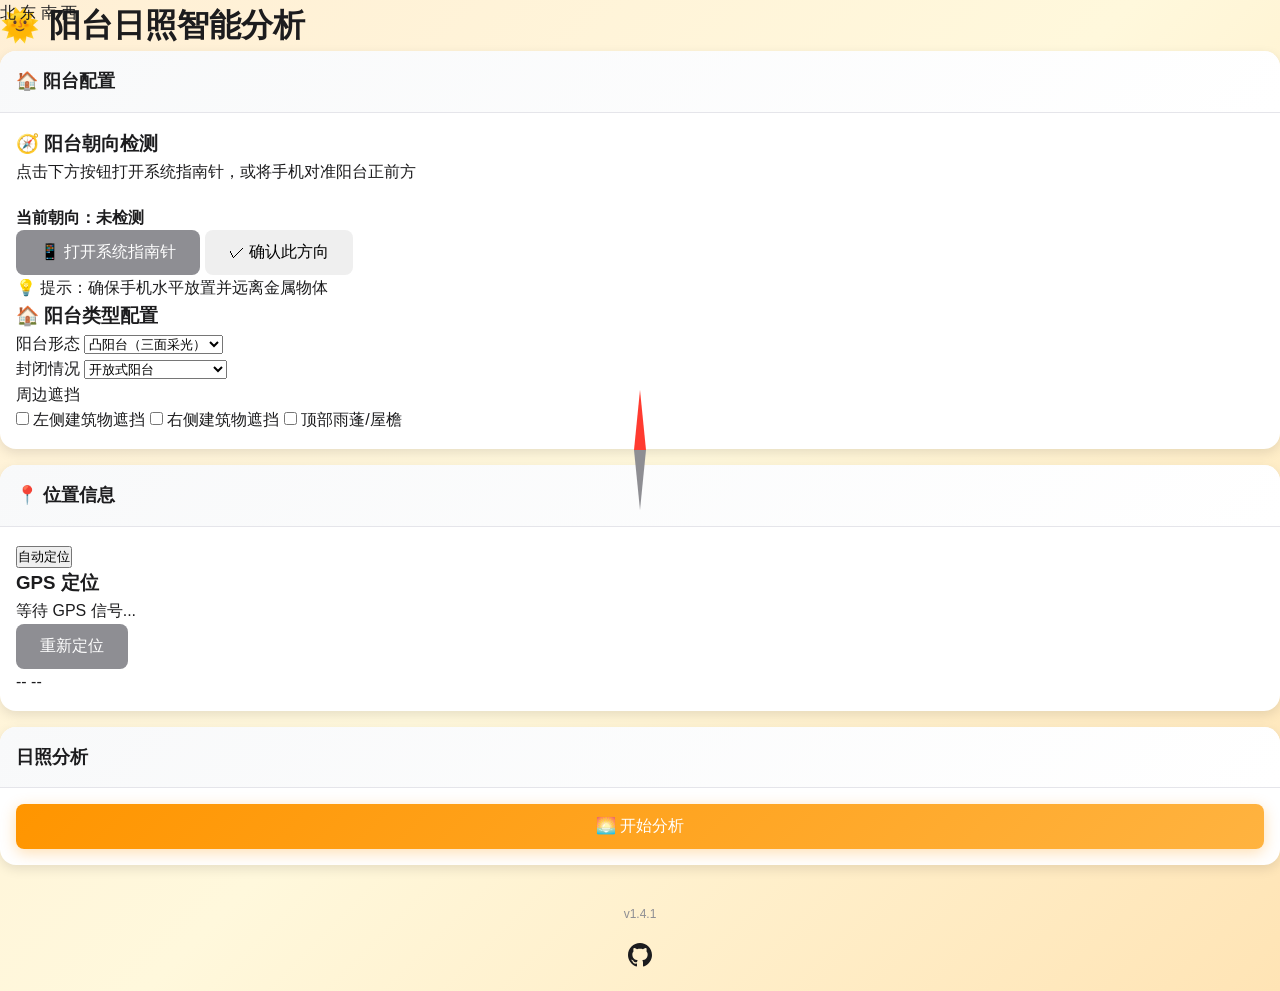
==== commit 497ce399: "v1.4.2: 代码模块化重构 + 配置化 UI 文本 【架构优化】 ✅ HTML 精简：从 524 行缩减到 54 行 (-90%)，只保留骨架 ✅ app.js 精简：从 74KB 缩减到 36K" ====
--- a/index.html
+++ b/index.html
@@ -2,476 +2,24 @@
 <html lang="zh-CN">
 <head>
     <meta charset="UTF-8">
-    <meta name="viewport" content="width=device-width, initial-scale=1.0, maximum-scale=1.0, user-scalable=no">
-    <meta name="theme-color" content="#FF9500">
-    <meta name="description" content="阳台光照智能分析应用 - 通过手机朝向检测与地理位置，精确计算日照时长和最佳采光时段">
-    <title>向日窥 - 阳台光照分析</title>
+    <meta name="viewport" content="width=device-width, initial-scale=1.0">
+    <title id="pageTitle">阳台日照分析</title>
+    
+    <!-- 核心样式 -->
     <link rel="stylesheet" href="styles.css">
+    <link rel="stylesheet" href="data/cities-cascade.css">
 </head>
 <body>
-    <!-- 主容器 -->
-    <div class="app-container">
-        <!-- 顶部标题栏 -->
-        <header class="header">
-            <div class="header-content">
-                <div class="logo">☀️</div>
-                <h1 class="app-title">向日窥</h1>
-                <p class="app-subtitle">阳台光照智能分析</p>
-            </div>
-        </header>
-
-        <!-- 权限状态提示 -->
-        <div class="permission-status" id="permissionStatus">
-            <span class="status-icon">📱</span>
-            <span class="status-text">正在初始化权限...</span>
-        </div>
-
-        <!-- 模块 1: 方向检测 -->
-        <section class="module orientation-module">
-            <div class="module-header">
-                <span class="module-icon">🧭</span>
-                <h2>方向检测</h2>
-            </div>
-            
-            <div class="module-content">
-                <!-- 小指南针可视化 -->
-                <div class="compass-container">
-                    <div class="compass">
-                        <div class="compass-ring"></div>
-                        <div class="compass-directions">
-                            <span class="dir dir-n">北<br><small>0°</small></span>
-                            <span class="dir dir-e">东<br><small>90°</small></span>
-                            <span class="dir dir-s">南<br><small>180°</small></span>
-                            <span class="dir dir-w">西<br><small>270°</small></span>
-                        </div>
-                        <div class="compass-needle" id="compassNeedle">
-                            <div class="needle-center"></div>
-                        </div>
-                    </div>
-                    <div class="compass-current-angle">当前角度：<strong id="currentAngle">--°</strong></div>
-                </div>
-
-                <!-- 控制按钮组 -->
-                <div class="orientation-controls">
-                    <button class="btn btn-primary" id="autoDetectBtn">
-                        <span class="btn-icon">▶️</span>
-                        <span class="btn-text">自动检测</span>
-                    </button>
-                    
-                    <div class="manual-input-container">
-                        <input type="number" 
-                               id="manualAngleInput" 
-                               placeholder="输入角度 (0-360)"
-                               min="0" 
-                               max="360"
-                               step="1">
-                        <button class="btn btn-secondary" id="manualSetBtn">确认</button>
-                    </div>
-                </div>
-
-                <div class="orientation-status" id="orientationStatus">
-                    <span class="status-label">模式：</span>
-                    <span class="status-value" id="modeDisplay">未开始</span>
-                </div>
-            </div>
-        </section>
-
-        <!-- 模块 2: 阳台配置 -->
-        <section class="module balcony-config-module">
-            <div class="module-header">
-                <span class="module-icon">🏠</span>
-                <h2>阳台配置</h2>
-            </div>
-            
-            <div class="module-content">
-                <!-- 阳台类型选择 -->
-                <div class="config-section">
-                    <h3 class="config-title">阳台类型</h3>
-                    <div class="balcony-type-selector">
-                        <label class="radio-card">
-                            <input type="radio" name="balconyType" value="protruding" checked id="balconyProtruding">
-                            <div class="card-content">
-                                <span class="card-icon">🏢</span>
-                                <div class="card-info">
-                                    <strong>凸出式阳台</strong>
-                                    <p>向外突出，三面采光</p>
-                                </div>
-                            </div>
-                        </label>
-                        
-                        <label class="radio-card">
-                            <input type="radio" name="balconyType" value="recessed" id="balconyRecessed">
-                            <div class="card-content">
-                                <span class="card-icon">🏠</span>
-                                <div class="card-info">
-                                    <strong>内嵌式阳台</strong>
-                                    <p>凹入墙体，单面采光</p>
-                                </div>
-                            </div>
-                        </label>
-                    </div>
-                </div>
-
-                <!-- 封闭式选项（所有阳台都需要） -->
-                <div class="config-section">
-                    <h3 class="config-title">封闭程度</h3>
-                    <div class="binary-selector">
-                        <label class="radio-card binary-option">
-                            <input type="radio" name="enclosedType" value="open" checked>
-                            <div class="card-content">
-                                <span class="card-icon">☀️</span>
-                                <div class="card-info">
-                                    <strong>完全开放</strong>
-                                    <p>无玻璃遮挡 · 100% 透光率</p>
-                                </div>
-                            </div>
-                        </label>
-                        
-                        <label class="radio-card binary-option">
-                            <input type="radio" name="enclosedType" value="semi-closed">
-                            <div class="card-content">
-                                <span class="card-icon">🌤️</span>
-                                <div class="card-info">
-                                    <strong>半封闭式</strong>
-                                    <p>纱窗/百叶窗 · 80% 透光率</p>
-                                </div>
-                            </div>
-                        </label>
-                        
-                        <label class="radio-card binary-option">
-                            <input type="radio" name="enclosedType" value="closed-single">
-                            <div class="card-content">
-                                <span class="card-icon">🪟</span>
-                                <div class="card-info">
-                                    <strong>单层玻璃</strong>
-                                    <p>普通封阳台 · 70% 透光率</p>
-                                </div>
-                            </div>
-                        </label>
-                        
-                        <label class="radio-card binary-option">
-                            <input type="radio" name="enclosedType" value="closed-double">
-                            <div class="card-content">
-                                <span class="card-icon">🏠</span>
-                                <div class="card-info">
-                                    <strong>双层中空</strong>
-                                    <p>节能保温窗 · 65% 透光率</p>
-                                </div>
-                            </div>
-                        </label>
-                        
-                        <label class="radio-card binary-option">
-                            <input type="radio" name="enclosedType" value="closed-low-e">
-                            <div class="card-content">
-                                <span class="card-icon">💎</span>
-                                <div class="card-info">
-                                    <strong>Low-E 镀膜</strong>
-                                    <p>低辐射玻璃 · 55% 透光率</p>
-                                </div>
-                            </div>
-                        </label>
-                    </div>
-                </div>
-
-                <!-- 遮挡选项（仅凸出式阳台显示） -->
-                <div class="config-section obstruction-section" id="obstructionSection" style="display: none;">
-                    <h3 class="config-title">周边遮挡情况</h3>
-                    <p class="config-hint">以下方向是否有建筑或墙面遮挡阳光？（可多选，未勾选表示无遮挡）</p>
-                    
-                    <div class="obstruction-grid">
-                        <label class="checkbox-card">
-                            <input type="checkbox" name="obstruction" value="left">
-                            <div class="card-content">
-                                <span class="card-icon">⬅️</span>
-                                <div class="card-info">
-                                    <strong>左侧遮挡</strong>
-                                    <p>左边有建筑挡光</p>
-                                </div>
-                            </div>
-                        </label>
-                        
-                        <label class="checkbox-card">
-                            <input type="checkbox" name="obstruction" value="right">
-                            <div class="card-content">
-                                <span class="card-icon">➡️</span>
-                                <div class="card-info">
-                                    <strong>右侧遮挡</strong>
-                                    <p>右边有建筑挡光</p>
-                                </div>
-                            </div>
-                        </label>
-                        
-                        <label class="checkbox-card">
-                            <input type="checkbox" name="obstruction" value="top">
-                            <div class="card-content">
-                                <span class="card-icon">⬆️</span>
-                                <div class="card-info">
-                                    <strong>顶部遮挡</strong>
-                                    <p>上方有遮棚或楼上阳台</p>
-                                </div>
-                            </div>
-                        </label>
-                    </div>
-                    
-                    <!-- 动态提示 -->
-                    <div class="obstruction-tip" id="obstructionTip">
-                        <span class="tip-icon">✨</span>
-                        <p class="tip-text">暂无遮挡，视野开阔，日照最佳！</p>
-                    </div>
-                </div>
-
-                <div class="config-tip">
-                    <span class="tip-icon">💡</span>
-                    <p>凸出式阳台三面采光，视野开阔；内嵌式阳台单面采光，易受两侧墙体遮挡影响</p>
-                </div>
-            </div>
-        </section>
-
-        <!-- 模块 3: 位置信息 -->
-        <section class="module location-module">
-            <div class="module-header">
-                <span class="module-icon">📍</span>
-                <h2>位置信息</h2>
-                <!-- 模式切换开关 -->
-                <button class="mode-switch-btn" id="locationModeSwitch" title="切换自动/手动模式">
-                    <span class="switch-icon">🔄</span>
-                    <span class="switch-text" id="locationModeText">自动定位</span>
-                </button>
-            </div>
-            
-            <div class="module-content">
-                <!-- 自动定位模式 -->
-                <div class="location-auto-mode" id="autoLocationPanel">
-                    <div class="location-status-bar">
-                        <span class="location-indicator" id="gpsIndicator">
-                            <span class="indicator-dot inactive"></span>
-                            <span class="indicator-text">GPS: 等待定位</span>
-                        </span>
-                    </div>
-                    
-                    <div class="geo-display">
-                        <div class="geo-item">
-                            <span class="geo-label">纬度:</span>
-                            <span class="geo-value" id="latitudeValue">--</span>
-                        </div>
-                        <div class="geo-item">
-                            <span class="geo-label">经度:</span>
-                            <span class="geo-value" id="longitudeValue">--</span>
-                        </div>
-                    </div>
-                    
-                    <div class="address-display">
-                        <span class="address-label">当前位置:</span>
-                        <span class="address-value" id="currentAddress">正在获取...</span>
-                    </div>
-                </div>
-
-                <!-- 手动定位模式 - 全新设计 -->
-                <div class="location-manual-mode" id="manualLocationPanel" style="display: none;">
-                    <!-- 方式一：坐标输入 -->
-                    <div class="manual-input-section coords-section">
-                        <div class="section-header">
-                            <span class="section-icon">🎯</span>
-                            <h3>方式一：精确坐标</h3>
-                        </div>
-                        <div class="coordinate-inputs">
-                            <div class="input-group">
-                                <label for="manualLat">
-                                    <span class="input-icon">🌐</span>
-                                    纬度
-                                </label>
-                                <input type="number" id="manualLat" step="0.000001" placeholder="-90 ~ 90" min="-90" max="90">
-                                <span class="input-hint">可点击地图获取坐标</span>
-                            </div>
-                            <div class="input-group">
-                                <label for="manualLng">
-                                    <span class="input-icon">🗺️</span>
-                                    经度
-                                </label>
-                                <input type="number" id="manualLng" step="0.000001" placeholder="-180 ~ 180" min="-180" max="180">
-                                <span class="input-hint">北京约 116.4, 重庆约 106.5</span>
-                            </div>
-                        </div>
-                        <button class="btn btn-coords" id="setCoordsBtn">✓ 应用坐标</button>
-                    </div>
-                    
-                    <!-- 方式二：城市选择 -->
-                    <div class="manual-input-section city-section">
-                        <div class="section-header">
-                            <span class="section-icon">🏙️</span>
-                            <h3>方式二：选择地区</h3>
-                        </div>
-                        <p class="section-desc">逐级选择地区（省 → 市 → 区），选择后自动填充坐标</p>
-                        
-                        <div id="cityCascadeContainer"></div>
-                    </div>
-                </div>
-                                </optgroup>
-                            </select>
-                
-                <!-- 底部信息显示区 -->
-                <div class="location-footer-info">
-                    <div class="footer-coordinates">
-                        <span class="coord-label">当前坐标:</span>
-                        <span class="coord-value" id="footerCoordinates">--, --</span>
-                    </div>
-                    <div class="footer-city">
-                        <span class="city-label">位置:</span>
-                        <span class="city-value" id="footerCityName">未定位</span>
-                    </div>
-                </div>
-            </div>
-        </section>
-
-        <!-- 模块 4: 分析结果 -->
-        <section class="module analysis-module">
-            <div class="module-header">
-                <span class="module-icon">📊</span>
-                <h2>日照分析</h2>
-            </div>
-            
-            <div class="module-content">
-                <button class="btn btn-large btn-analyze" id="analyzeBtn" onclick="window.performAnalysis && window.performAnalysis()">
-                    🌅 开始分析
-                </button>
-
-                <div class="analysis-results" id="analysisResults" style="display: none;">
-                    <div class="result-section result-primary">
-                        <h3>今日光照概览</h3>
-                    </div>
-
-                    <div class="result-grid">
-                        <div class="result-card">
-                            <div class="result-icon">🧭</div>
-                            <div class="result-label">检测朝向</div>
-                            <div class="result-value" id="resultDirection">--</div>
-                        </div>
-
-                        <div class="result-card highlight">
-                            <div class="result-icon">⏱️</div>
-                            <div class="result-label">日照时长</div>
-                            <div class="result-value value-large" id="resultDuration">--</div>
-                        </div>
-
-                        <div class="result-card">
-                            <div class="result-icon">🌅</div>
-                            <div class="result-label">日出时间</div>
-                            <div class="result-value" id="resultSunrise">--</div>
-                        </div>
-
-                        <div class="result-card">
-                            <div class="result-icon">🌇</div>
-                            <div class="result-label">日落时间</div>
-                            <div class="result-value" id="resultSunset">--</div>
-                        </div>
-
-                        <div class="result-card">
-                            <div class="result-icon">☀️</div>
-                            <div class="result-label">正午时间</div>
-                            <div class="result-value" id="resultSolarNoon">--</div>
-                        </div>
-                    </div>
-
-                    <div class="result-section result-detail">
-                        <h3>详细数据</h3>
-                        <table class="detail-table">
-                            <tbody id="detailTableBody">
-                                <tr>
-                                    <td>阳台类型</td>
-                                    <td id="detailBalconyType">--</td>
-                                </tr>
-                                <tr>
-                                    <td>封闭情况</td>
-                                    <td id="detailEnclosedType">--</td>
-                                </tr>
-                                <tr>
-                                    <td>周边遮挡</td>
-                                    <td id="detailObstructions">无</td>
-                                </tr>
-                                <tr>
-                                    <td>纬度</td>
-                                    <td id="detailLatitude">--</td>
-                                </tr>
-                                <tr>
-                                    <td>经度</td>
-                                    <td id="detailLongitude">--</td>
-                                </tr>
-                                <tr>
-                                    <td>有效采光时段</td>
-                                    <td id="detailEffectiveTime">--</td>
-                                </tr>
-                                <tr>
-                                    <td>光照评分</td>
-                                    <td id="lightScore">--</td>
-                                </tr>
-                            </tbody>
-                        </table>
-                    </div>
-
-                    <div class="result-summary">
-                        <div class="summary-rating" id="summaryRating">
-                            <span class="rating-stars">⭐</span>
-                            <span class="rating-text">待分析</span>
-                        </div>
-                        <p class="summary-desc" id="summaryDesc">请点击"开始分析"获取完整报告</p>
-                        
-                        <button class="btn btn-primary" onclick="showMonthDetail()" style="margin-top: 15px; width: 100%;">
-                            📅 查看全年日照详情
-                        </button>
-
-                        <!-- AI 智能分析助手 -->
-                        <div class="ai-assistant-section" id="aiAssistantSection" style="display: none; margin-top: 20px; padding: 20px; background: linear-gradient(135deg, #f8f9fa 0%, #e9ecef 100%); border-radius: 12px; border: 2px solid #007bff;">
-                            <h4 style="margin: 0 0 15px 0; color: #007bff; font-size: 16px; display: flex; align-items: center; gap: 8px;">
-                                🤖 AI 智能分析助手
-                            </h4>
-                            
-                            <div style="background:#fff;padding:12px;border-radius:8px;margin-bottom:15px;border-left:4px solid #28a745;font-size:13px;color:#155724;">
-                                ✅ 阳台数据已就绪，点击下方按钮即可向 AI 提问！
-                            </div>
-
-                            <div style="display:grid;grid-template-columns:repeat(auto-fit,minmax(140px,1fr));gap:12px;margin-bottom:15px;">
-                                <button id="copyPromptBtn" class="btn-ai-copy" style="padding:12px 15px;background:#6c757d;color:white;border:none;border-radius:8px;cursor:pointer;font-size:14px;font-weight:500;display:flex;flex-direction:column;align-items:center;gap:5px;">
-                                    <span style="font-size:20px;">📋</span>
-                                    <span>复制提示词</span>
-                                </button>
-                                <button onclick="window.openAIPlatform('deepseek')" class="btn-ai-platform" data-platform="deepseek" style="padding:12px 15px;background:#1e3a8a;color:white;border:none;border-radius:8px;cursor:pointer;font-size:14px;font-weight:500;display:flex;flex-direction:column;align-items:center;gap:5px;">
-                                    <span style="font-size:20px;">💙</span>
-                                    <span>DeepSeek</span>
-                                </button>
-                                <button onclick="window.openAIPlatform('qwen')" class="btn-ai-platform" data-platform="qwen" style="padding:12px 15px;background:#ff6b35;color:white;border:none;border-radius:8px;cursor:pointer;font-size:14px;font-weight:500;display:flex;flex-direction:column;align-items:center;gap:5px;">
-                                    <span style="font-size:20px;">🧡</span>
-                                    <span>通义千问</span>
-                                </button>
-                                <button onclick="window.openAIPlatform('doubao')" class="btn-ai-platform" data-platform="doubao" style="padding:12px 15px;background:#2563eb;color:white;border:none;border-radius:8px;cursor:pointer;font-size:14px;font-weight:500;display:flex;flex-direction:column;align-items:center;gap:5px;">
-                                    <span style="font-size:20px;">🟣</span>
-                                    <span>豆包</span>
-                                </button>
-                            </div>
-
-                            <div style="font-size:12px;color:#666;line-height:1.6;text-align:center;">
-                                <strong>点击任意平台 → 自动复制完整提示词 → 打开 AI 对话</strong>
-                            </div>
-                        </div>
-                    </div>
-                </div>
-            </div>
-        </section>
-
-        <!-- 月份详情弹窗 -->
-        <div id="monthModal" style="display: none; position: fixed; top: 0; left: 0; width: 100%; height: 100%; background: rgba(0,0,0,0.5); z-index: 10000; justify-content: center; align-items: center;" onclick="if(event.target===this) window.closeMonthModal()">
-            <div class="modal-content" style="background: white; border-radius: 12px; padding: 30px; max-width: 800px; width: 90%; max-height: 80vh; overflow-y: auto; position: relative;">
-                <button class="modal-close" onclick="window.closeMonthModal()" style="position: absolute; top: 15px; right: 15px; background: none; border: none; font-size: 24px; cursor: pointer; color: #888;">&times;</button>
-                <h2 id="modalMonthTitle" style="margin-bottom: 10px; font-size: 22px;"></h2>
-                <p id="modalMonthDesc" style="color: #666; font-size: 14px; margin-bottom: 20px;"></p>
-                <div id="modalMonthContent">
-                    <!-- 每日详情由 JS 生成 -->
-                </div>
-            </div>
-        </div>
-
-        <!-- 底部信息 -->
+    <div class="container">
+        <h1 class="main-title">🌞 阳台日照智能分析</h1>
+        
+        <!-- 各模块容器（内容由 JS 动态生成） -->
+        <section id="balconyConfigSection" class="module"></section>
+        <section id="locationInfoSection" class="module"></section>
+        <section id="analysisSection" class="module"></section>
+        
         <footer class="footer">
-            <p class="version">v1.4.1</p>
+            <p class="version" id="versionText">v1.4.1</p>
             <a href="https://github.com/miaouai/sun" class="github-link" target="_blank" title="GitHub">
                 <svg viewBox="0 0 24 24" width="24" height="24" fill="currentColor">
                     <path d="M12 0c-6.626 0-12 5.373-12 12 0 5.302 3.438 9.8 8.207 11.387.599.111.793-.261.793-.577v-2.234c-3.338.726-4.033-1.416-4.033-1.416-.546-1.387-1.333-1.756-1.333-1.756-1.089-.745.083-.729.083-.729 1.205.084 1.839 1.237 1.839 1.237 1.07 1.834 2.807 1.304 3.492.997.107-.775.418-1.305.762-1.604-2.665-.305-5.467-1.334-5.467-5.931 0-1.311.469-2.381 1.236-3.221-.124-.303-.535-1.524.117-3.176 0 0 1.008-.322 3.301 1.23.957-.266 1.983-.399 3.003-.404 1.02.005 2.047.138 3.006.404 2.291-1.552 3.297-1.23 3.297-1.23.653 1.653.242 2.874.118 3.176.77.84 1.235 1.911 1.235 3.221 0 4.609-2.807 5.624-5.479 5.921.43.372.823 1.102.823 2.222v3.293c0 .319.192.694.801.576 4.765-1.589 8.199-6.086 8.199-11.386 0-6.627-5.373-12-12-12z"/>
@@ -480,45 +28,27 @@
         </footer>
     </div>
 
-    <!-- Toast 消息 -->
     <div class="toast" id="toast"></div>
-
-    <!-- 加载遮罩 -->
     <div class="loading-overlay" id="loadingOverlay">
         <div class="loading-spinner"></div>
         <p class="loading-text">分析中...</p>
     </div>
+    <div id="monthModal"></div>
 
-    <!-- 模块化 JavaScript -->
-    <!-- NOAA 高精度日出日落计算模块 -->
+    <!-- ==================== JavaScript 模块化加载 ==================== -->
+    
+    <!-- 1. 配置加载器（必须第一个加载） -->
+    <script src="data/config-loader.js"></script>
+    <script src="data/ui-text.js"></script>
+    
+    <!-- 2. 核心库 -->
     <script src="data/noaa-sunrise.js"></script>
-    
-    <!-- 日照计算核心模块 -->
-    <script src="data/sun-calculations.js"></script>
-    
-    <!-- 城市联级菜单模块 -->
     <script src="data/cities-cascade.js"></script>
     
-    <!-- 应用主逻辑 -->
+    <!-- 3. AI 助手模块 -->
+    <script src="data/ai-assistant.js"></script>
+    
+    <!-- 4. 主应用逻辑 -->
     <script src="app.js"></script>
-    
-    <script>
-        // 页面加载检查
-        window.addEventListener('load', function() {
-            console.log('✅ 页面加载完成');
-            console.log('AppState:', typeof AppState);
-            console.log('SunCalculations:', typeof window.SunCalculations);
-            console.log('initCityCascadeMenu:', typeof window.initCityCascadeMenu);
-        });
-    </script>
-    
-    <!-- ========== 免责声明（页面底部） ========== -->
-    <div style="text-align: center; padding: 20px; background: #f8f9fa; border-top: 1px solid #e0e0e0; font-size: 12px; color: #666; line-height: 1.6;">
-        ⚠️ <strong>免责声明</strong><br>
-        本应用结果基于用户提供的条件进行科学测算，受实际环境因素（如周边建筑变化、天气、季节、遮挡等）影响可能存在偏差。<br>
-        所有数据仅供参考，不作为精确依据或决策建议。
-    </div>
-    
-    <link rel="stylesheet" href="styles-cascade.css">
 </body>
 </html>
--- a/styles.css
+++ b/styles.css
@@ -848,507 +848,3 @@
     transform: translateY(0);
 }
 
-.city-select-wrapper {
-    display: flex;
-    gap: 12px;
-    align-items: stretch;
-}
-
-#citySelectSimple {
-    flex: 1;
-    padding: 12px;
-    border: 2px solid var(--border-color);
-    border-radius: var(--radius-sm);
-    font-size: 14px;
-    background: white;
-    appearance: none;
-    transition: border-color var(--transition-fast);
-    max-height: 200px;
-    overflow-y: auto;
-    cursor: pointer;
-}
-
-#citySelectSimple:focus {
-    outline: none;
-    border-color: var(--primary-color);
-    box-shadow: 0 0 0 3px rgba(255, 149, 0, 0.1);
-}
-
-#citySelectSimple optgroup {
-    font-weight: 600;
-    color: var(--text-secondary);
-    padding: 8px 0 4px 0;
-}
-
-#citySelectSimple option {
-    padding: 10px 12px;
-    white-space: nowrap;
-}
-
-.btn-apply-city {
-    min-width: 120px;
-    padding: 12px 20px;
-    background: linear-gradient(135deg, var(--success-color) 0%, #30D158 100%);
-    color: white;
-    border: none;
-    border-radius: var(--radius-sm);
-    font-size: 14px;
-    font-weight: 600;
-    cursor: pointer;
-    white-space: nowrap;
-    transition: all var(--transition-fast);
-    box-shadow: 0 2px 8px rgba(52, 199, 89, 0.3);
-}
-
-.btn-apply-city:hover {
-    transform: translateY(-2px);
-    box-shadow: 0 4px 12px rgba(52, 199, 89, 0.4);
-}
-
-.btn-apply-city:active {
-    transform: translateY(0);
-}
-
-/* 底部信息显示区 */
-.location-footer-info {
-    margin-top: 20px;
-    padding: 16px;
-    background: linear-gradient(135deg, #E3F2FD 0%, #BBDEFB 100%);
-    border-radius: var(--radius-md);
-    border: 1px solid #90CAF9;
-}
-
-.footer-coordinates,
-.footer-city {
-    display: flex;
-    align-items: center;
-    gap: 8px;
-    margin-bottom: 8px;
-    font-size: 14px;
-}
-
-.footer-coordinates:last-child,
-.footer-city:last-child {
-    margin-bottom: 0;
-}
-
-.coord-label,
-.city-label {
-    color: var(--text-secondary);
-    font-weight: 600;
-    min-width: 80px;
-}
-
-.coord-value,
-.city-value {
-    color: var(--text-primary);
-    font-weight: 600;
-    word-break: break-all;
-}
-
-/* 旧样式移除提示（已不再使用）*/
-/* province-city-selectors, #provinceSelect, #citySelect 相关样式已在上面替换 */
-
-/* ====================
-   分析结果模块样式
-   ==================== */
-.btn-large {
-    width: 100%;
-    padding: 16px 24px;
-    font-size: 18px;
-    border-radius: var(--radius-md);
-    border: none;
-    cursor: pointer;
-    transition: all var(--transition-fast);
-    font-weight: 600;
-}
-
-.btn-analyze {
-    background: linear-gradient(135deg, #FF9500 0%, #FFB340 100%);
-    color: white;
-    box-shadow: 0 4px 15px rgba(255, 149, 0, 0.3);
-}
-
-.btn-analyze:hover {
-    transform: translateY(-2px);
-    box-shadow: 0 6px 20px rgba(255, 149, 0, 0.4);
-}
-
-.btn-analyze:active {
-    transform: translateY(0);
-}
-
-.analysis-results {
-    margin-top: 20px;
-}
-
-.result-section {
-    margin-bottom: 20px;
-}
-
-.result-section h3 {
-    font-size: 14px;
-    color: var(--text-secondary);
-    margin-bottom: 12px;
-    text-transform: uppercase;
-    letter-spacing: 0.5px;
-}
-
-.result-grid {
-    display: grid;
-    grid-template-columns: repeat(2, 1fr);
-    gap: 12px;
-}
-
-.result-card {
-    padding: 16px;
-    background: #f8f9fa;
-    border-radius: var(--radius-md);
-    text-align: center;
-    transition: transform var(--transition-fast);
-}
-
-.result-card:hover {
-    transform: translateY(-2px);
-}
-
-.result-card.highlight {
-    background: linear-gradient(135deg, #FFF8DC 0%, #FFEFD5 100%);
-    border: 2px solid var(--primary-color);
-}
-
-.result-icon {
-    font-size: 28px;
-    margin-bottom: 8px;
-}
-
-.result-label {
-    font-size: 12px;
-    color: var(--text-secondary);
-    margin-bottom: 4px;
-}
-
-.result-value {
-    font-size: 16px;
-    font-weight: 600;
-    color: var(--text-primary);
-}
-
-.value-large {
-    font-size: 24px !important;
-    color: var(--primary-color) !important;
-}
-
-.detail-table {
-    width: 100%;
-    border-collapse: collapse;
-}
-
-.detail-table td {
-    padding: 10px 12px;
-    border-bottom: 1px solid var(--border-color);
-    font-size: 14px;
-}
-
-.detail-table td:first-child {
-    color: var(--text-secondary);
-    width: 40%;
-}
-
-.detail-table td:last-child {
-    font-weight: 500;
-}
-
-.result-summary {
-    margin-top: 20px;
-    padding: 20px;
-    background: linear-gradient(135deg, #f0fdf4 0%, #dcfce7 100%);
-    border-radius: var(--radius-md);
-    text-align: center;
-    border: 1px solid #bbf7d0;
-}
-
-.summary-rating {
-    display: inline-flex;
-    align-items: center;
-    gap: 8px;
-    margin-bottom: 8px;
-}
-
-.rating-stars {
-    font-size: 24px;
-}
-
-.rating-text {
-    font-size: 18px;
-    font-weight: 600;
-    color: var(--text-primary);
-}
-
-.summary-desc {
-    font-size: 14px;
-    color: var(--text-secondary);
-}
-
-/* ====================
-   按钮通用样式
-   ==================== */
-.btn {
-    display: inline-flex;
-    align-items: center;
-    justify-content: center;
-    gap: 8px;
-    padding: 12px 24px;
-    font-size: 16px;
-    font-weight: 500;
-    border: none;
-    border-radius: var(--radius-sm);
-    cursor: pointer;
-    transition: all var(--transition-fast);
-}
-
-.btn:disabled {
-    opacity: 0.5;
-    cursor: not-allowed;
-}
-
-.btn-primary {
-    background: var(--primary-color);
-    color: white;
-    flex: 1;
-}
-
-.btn-primary:not(:disabled):hover {
-    background: var(--primary-dark);
-    transform: translateY(-1px);
-}
-
-.btn-primary.active {
-    background: var(--error-color);
-}
-
-.btn-secondary {
-    background: var(--text-secondary);
-    color: white;
-}
-
-.btn-secondary:not(:disabled):hover {
-    background: #6c6c70;
-}
-
-/* ===== 手动确认按钮特殊样式 ===== */
-#manualSetBtn {
-    background: var(--success-color); /* 墨绿色 - 默认可用 */
-    color: white;
-}
-
-#manualSetBtn:hover:not(:disabled) {
-    background: #28a745; /* 深一点的绿色 */
-    transform: translateY(-1px);
-}
-
-#manualSetBtn:disabled {
-    background: #9e9e9e; /* 灰色 - 禁用状态 */
-    cursor: not-allowed !important;
-    opacity: 0.6;
-    transform: none !important;
-}
-
-/* ====================
-   Footer
-   ==================== */
-.footer {
-    display: flex;
-    flex-direction: column;
-    align-items: center;
-    justify-content: center;
-    text-align: center;
-    padding: 24px 0;
-    color: var(--text-secondary);
-    font-size: 12px;
-    gap: 10px;
-}
-
-.footer p {
-    margin-bottom: 8px;
-}
-
-.github-link {
-    text-decoration: none;
-    transition: all 0.3s ease;
-    color: var(--text-primary);
-    display: inline-flex;
-    align-items: center;
-}
-
-.github-link:hover {
-    transform: scale(1.1);
-}
-
-.github-link svg {
-    width: 24px;
-    height: 24px;
-    fill: currentColor;
-}
-
-.more-info-btn {
-    padding: 6px 12px;
-    background: #f0f0f0;
-    border: 1px solid #ddd;
-    border-radius: 6px;
-    cursor: pointer;
-    font-size: 13px;
-    color: #555;
-    transition: all 0.3s ease;
-}
-
-.more-info-btn:hover {
-    background: #e0e0e0;
-    transform: translateY(-1px);
-}
-
-/* AI 智能分析助手样式 */
-.ai-assistant-section {
-    display: none;
-    margin-top: 20px;
-    padding: 20px;
-    background: linear-gradient(135deg, #f8f9fa 0%, #e9ecef 100%);
-    border-radius: 12px;
-    border: 2px solid #007bff;
-}
-
-.btn-ai-copy,
-.btn-ai-platform {
-    transition: all 0.3s ease;
-    box-shadow: 0 2px 4px rgba(0,0,0,0.1);
-}
-
-.btn-ai-copy:hover,
-.btn-ai-platform:hover {
-    transform: translateY(-2px);
-    box-shadow: 0 4px 8px rgba(0,0,0,0.15);
-}
-
-.btn-ai-copy:active,
-.btn-ai-platform:active {
-    transform: translateY(0);
-    box-shadow: 0 2px 4px rgba(0,0,0,0.1);
-}
-
-/* ====================
-   Toast 消息
-   ==================== */
-.toast {
-    position: fixed;
-    bottom: 30px;
-    left: 50%;
-    transform: translateX(-50%) translateY(100px);
-    padding: 14px 28px;
-    background: rgba(0, 0, 0, 0.85);
-    color: white;
-    border-radius: var(--radius-md);
-    font-size: 14px;
-    opacity: 0;
-    transition: all 0.3s ease;
-    z-index: 1000;
-    white-space: nowrap;
-}
-
-.toast.show {
-    transform: translateX(-50%) translateY(0);
-    opacity: 1;
-}
-
-/* ====================
-   Loading 遮罩
-   ==================== */
-.loading-overlay {
-    position: fixed;
-    top: 0;
-    left: 0;
-    right: 0;
-    bottom: 0;
-    background: rgba(255, 255, 255, 0.95);
-    display: none;
-    align-items: center;
-    justify-content: center;
-    flex-direction: column;
-    gap: 16px;
-    z-index: 999;
-}
-
-.loading-overlay.show {
-    display: flex;
-}
-
-.loading-spinner {
-    width: 50px;
-    height: 50px;
-    border: 4px solid var(--border-color);
-    border-top-color: var(--primary-color);
-    border-radius: 50%;
-    animation: spin 1s linear infinite;
-}
-
-@keyframes spin {
-    to { transform: rotate(360deg); }
-}
-
-.loading-text {
-    color: var(--text-secondary);
-    font-size: 14px;
-}
-
-/* ====================
-   响应式设计
-   ==================== */
-@media (max-width: 480px) {
-    .app-container {
-        padding: 12px;
-        padding-bottom: 60px;
-    }
-    
-    .header {
-        padding: 20px 12px;
-    }
-    
-    .logo {
-        font-size: 32px;
-    }
-    
-    .app-title {
-        font-size: 24px;
-    }
-    
-    .compass {
-        width: 150px;
-        height: 150px;
-    }
-    
-    .result-grid {
-        grid-template-columns: 1fr;
-    }
-    
-    .province-city-selectors {
-        grid-template-columns: 1fr;
-    }
-}
-
-/* ====================
-   打印样式
-   ==================== */
-@media print {
-    body {
-        background: white;
-    }
-    
-    .module {
-        break-inside: avoid;
-        box-shadow: none;
-        border: 1px solid #ddd;
-    }
-    
-    .btn, .toast, .loading-overlay, footer {
-        display: none !important;
-    }
-}
--- a/data/cities-cascade.css
+++ b/data/cities-cascade.css
@@ -0,0 +1,504 @@
+.city-select-wrapper {
+    display: flex;
+    gap: 12px;
+    align-items: stretch;
+}
+
+#citySelectSimple {
+    flex: 1;
+    padding: 12px;
+    border: 2px solid var(--border-color);
+    border-radius: var(--radius-sm);
+    font-size: 14px;
+    background: white;
+    appearance: none;
+    transition: border-color var(--transition-fast);
+    max-height: 200px;
+    overflow-y: auto;
+    cursor: pointer;
+}
+
+#citySelectSimple:focus {
+    outline: none;
+    border-color: var(--primary-color);
+    box-shadow: 0 0 0 3px rgba(255, 149, 0, 0.1);
+}
+
+#citySelectSimple optgroup {
+    font-weight: 600;
+    color: var(--text-secondary);
+    padding: 8px 0 4px 0;
+}
+
+#citySelectSimple option {
+    padding: 10px 12px;
+    white-space: nowrap;
+}
+
+.btn-apply-city {
+    min-width: 120px;
+    padding: 12px 20px;
+    background: linear-gradient(135deg, var(--success-color) 0%, #30D158 100%);
+    color: white;
+    border: none;
+    border-radius: var(--radius-sm);
+    font-size: 14px;
+    font-weight: 600;
+    cursor: pointer;
+    white-space: nowrap;
+    transition: all var(--transition-fast);
+    box-shadow: 0 2px 8px rgba(52, 199, 89, 0.3);
+}
+
+.btn-apply-city:hover {
+    transform: translateY(-2px);
+    box-shadow: 0 4px 12px rgba(52, 199, 89, 0.4);
+}
+
+.btn-apply-city:active {
+    transform: translateY(0);
+}
+
+/* 底部信息显示区 */
+.location-footer-info {
+    margin-top: 20px;
+    padding: 16px;
+    background: linear-gradient(135deg, #E3F2FD 0%, #BBDEFB 100%);
+    border-radius: var(--radius-md);
+    border: 1px solid #90CAF9;
+}
+
+.footer-coordinates,
+.footer-city {
+    display: flex;
+    align-items: center;
+    gap: 8px;
+    margin-bottom: 8px;
+    font-size: 14px;
+}
+
+.footer-coordinates:last-child,
+.footer-city:last-child {
+    margin-bottom: 0;
+}
+
+.coord-label,
+.city-label {
+    color: var(--text-secondary);
+    font-weight: 600;
+    min-width: 80px;
+}
+
+.coord-value,
+.city-value {
+    color: var(--text-primary);
+    font-weight: 600;
+    word-break: break-all;
+}
+
+/* 旧样式移除提示（已不再使用）*/
+/* province-city-selectors, #provinceSelect, #citySelect 相关样式已在上面替换 */
+
+/* ====================
+   分析结果模块样式
+   ==================== */
+.btn-large {
+    width: 100%;
+    padding: 16px 24px;
+    font-size: 18px;
+    border-radius: var(--radius-md);
+    border: none;
+    cursor: pointer;
+    transition: all var(--transition-fast);
+    font-weight: 600;
+}
+
+.btn-analyze {
+    background: linear-gradient(135deg, #FF9500 0%, #FFB340 100%);
+    color: white;
+    box-shadow: 0 4px 15px rgba(255, 149, 0, 0.3);
+}
+
+.btn-analyze:hover {
+    transform: translateY(-2px);
+    box-shadow: 0 6px 20px rgba(255, 149, 0, 0.4);
+}
+
+.btn-analyze:active {
+    transform: translateY(0);
+}
+
+.analysis-results {
+    margin-top: 20px;
+}
+
+.result-section {
+    margin-bottom: 20px;
+}
+
+.result-section h3 {
+    font-size: 14px;
+    color: var(--text-secondary);
+    margin-bottom: 12px;
+    text-transform: uppercase;
+    letter-spacing: 0.5px;
+}
+
+.result-grid {
+    display: grid;
+    grid-template-columns: repeat(2, 1fr);
+    gap: 12px;
+}
+
+.result-card {
+    padding: 16px;
+    background: #f8f9fa;
+    border-radius: var(--radius-md);
+    text-align: center;
+    transition: transform var(--transition-fast);
+}
+
+.result-card:hover {
+    transform: translateY(-2px);
+}
+
+.result-card.highlight {
+    background: linear-gradient(135deg, #FFF8DC 0%, #FFEFD5 100%);
+    border: 2px solid var(--primary-color);
+}
+
+.result-icon {
+    font-size: 28px;
+    margin-bottom: 8px;
+}
+
+.result-label {
+    font-size: 12px;
+    color: var(--text-secondary);
+    margin-bottom: 4px;
+}
+
+.result-value {
+    font-size: 16px;
+    font-weight: 600;
+    color: var(--text-primary);
+}
+
+.value-large {
+    font-size: 24px !important;
+    color: var(--primary-color) !important;
+}
+
+.detail-table {
+    width: 100%;
+    border-collapse: collapse;
+}
+
+.detail-table td {
+    padding: 10px 12px;
+    border-bottom: 1px solid var(--border-color);
+    font-size: 14px;
+}
+
+.detail-table td:first-child {
+    color: var(--text-secondary);
+    width: 40%;
+}
+
+.detail-table td:last-child {
+    font-weight: 500;
+}
+
+.result-summary {
+    margin-top: 20px;
+    padding: 20px;
+    background: linear-gradient(135deg, #f0fdf4 0%, #dcfce7 100%);
+    border-radius: var(--radius-md);
+    text-align: center;
+    border: 1px solid #bbf7d0;
+}
+
+.summary-rating {
+    display: inline-flex;
+    align-items: center;
+    gap: 8px;
+    margin-bottom: 8px;
+}
+
+.rating-stars {
+    font-size: 24px;
+}
+
+.rating-text {
+    font-size: 18px;
+    font-weight: 600;
+    color: var(--text-primary);
+}
+
+.summary-desc {
+    font-size: 14px;
+    color: var(--text-secondary);
+}
+
+/* ====================
+   按钮通用样式
+   ==================== */
+.btn {
+    display: inline-flex;
+    align-items: center;
+    justify-content: center;
+    gap: 8px;
+    padding: 12px 24px;
+    font-size: 16px;
+    font-weight: 500;
+    border: none;
+    border-radius: var(--radius-sm);
+    cursor: pointer;
+    transition: all var(--transition-fast);
+}
+
+.btn:disabled {
+    opacity: 0.5;
+    cursor: not-allowed;
+}
+
+.btn-primary {
+    background: var(--primary-color);
+    color: white;
+    flex: 1;
+}
+
+.btn-primary:not(:disabled):hover {
+    background: var(--primary-dark);
+    transform: translateY(-1px);
+}
+
+.btn-primary.active {
+    background: var(--error-color);
+}
+
+.btn-secondary {
+    background: var(--text-secondary);
+    color: white;
+}
+
+.btn-secondary:not(:disabled):hover {
+    background: #6c6c70;
+}
+
+/* ===== 手动确认按钮特殊样式 ===== */
+#manualSetBtn {
+    background: var(--success-color); /* 墨绿色 - 默认可用 */
+    color: white;
+}
+
+#manualSetBtn:hover:not(:disabled) {
+    background: #28a745; /* 深一点的绿色 */
+    transform: translateY(-1px);
+}
+
+#manualSetBtn:disabled {
+    background: #9e9e9e; /* 灰色 - 禁用状态 */
+    cursor: not-allowed !important;
+    opacity: 0.6;
+    transform: none !important;
+}
+
+/* ====================
+   Footer
+   ==================== */
+.footer {
+    display: flex;
+    flex-direction: column;
+    align-items: center;
+    justify-content: center;
+    text-align: center;
+    padding: 24px 0;
+    color: var(--text-secondary);
+    font-size: 12px;
+    gap: 10px;
+}
+
+.footer p {
+    margin-bottom: 8px;
+}
+
+.github-link {
+    text-decoration: none;
+    transition: all 0.3s ease;
+    color: var(--text-primary);
+    display: inline-flex;
+    align-items: center;
+}
+
+.github-link:hover {
+    transform: scale(1.1);
+}
+
+.github-link svg {
+    width: 24px;
+    height: 24px;
+    fill: currentColor;
+}
+
+.more-info-btn {
+    padding: 6px 12px;
+    background: #f0f0f0;
+    border: 1px solid #ddd;
+    border-radius: 6px;
+    cursor: pointer;
+    font-size: 13px;
+    color: #555;
+    transition: all 0.3s ease;
+}
+
+.more-info-btn:hover {
+    background: #e0e0e0;
+    transform: translateY(-1px);
+}
+
+/* AI 智能分析助手样式 */
+.ai-assistant-section {
+    display: none;
+    margin-top: 20px;
+    padding: 20px;
+    background: linear-gradient(135deg, #f8f9fa 0%, #e9ecef 100%);
+    border-radius: 12px;
+    border: 2px solid #007bff;
+}
+
+.btn-ai-copy,
+.btn-ai-platform {
+    transition: all 0.3s ease;
+    box-shadow: 0 2px 4px rgba(0,0,0,0.1);
+}
+
+.btn-ai-copy:hover,
+.btn-ai-platform:hover {
+    transform: translateY(-2px);
+    box-shadow: 0 4px 8px rgba(0,0,0,0.15);
+}
+
+.btn-ai-copy:active,
+.btn-ai-platform:active {
+    transform: translateY(0);
+    box-shadow: 0 2px 4px rgba(0,0,0,0.1);
+}
+
+/* ====================
+   Toast 消息
+   ==================== */
+.toast {
+    position: fixed;
+    bottom: 30px;
+    left: 50%;
+    transform: translateX(-50%) translateY(100px);
+    padding: 14px 28px;
+    background: rgba(0, 0, 0, 0.85);
+    color: white;
+    border-radius: var(--radius-md);
+    font-size: 14px;
+    opacity: 0;
+    transition: all 0.3s ease;
+    z-index: 1000;
+    white-space: nowrap;
+}
+
+.toast.show {
+    transform: translateX(-50%) translateY(0);
+    opacity: 1;
+}
+
+/* ====================
+   Loading 遮罩
+   ==================== */
+.loading-overlay {
+    position: fixed;
+    top: 0;
+    left: 0;
+    right: 0;
+    bottom: 0;
+    background: rgba(255, 255, 255, 0.95);
+    display: none;
+    align-items: center;
+    justify-content: center;
+    flex-direction: column;
+    gap: 16px;
+    z-index: 999;
+}
+
+.loading-overlay.show {
+    display: flex;
+}
+
+.loading-spinner {
+    width: 50px;
+    height: 50px;
+    border: 4px solid var(--border-color);
+    border-top-color: var(--primary-color);
+    border-radius: 50%;
+    animation: spin 1s linear infinite;
+}
+
+@keyframes spin {
+    to { transform: rotate(360deg); }
+}
+
+.loading-text {
+    color: var(--text-secondary);
+    font-size: 14px;
+}
+
+/* ====================
+   响应式设计
+   ==================== */
+@media (max-width: 480px) {
+    .app-container {
+        padding: 12px;
+        padding-bottom: 60px;
+    }
+    
+    .header {
+        padding: 20px 12px;
+    }
+    
+    .logo {
+        font-size: 32px;
+    }
+    
+    .app-title {
+        font-size: 24px;
+    }
+    
+    .compass {
+        width: 150px;
+        height: 150px;
+    }
+    
+    .result-grid {
+        grid-template-columns: 1fr;
+    }
+    
+    .province-city-selectors {
+        grid-template-columns: 1fr;
+    }
+}
+
+/* ====================
+   打印样式
+   ==================== */
+@media print {
+    body {
+        background: white;
+    }
+    
+    .module {
+        break-inside: avoid;
+        box-shadow: none;
+        border: 1px solid #ddd;
+    }
+    
+    .btn, .toast, .loading-overlay, footer {
+        display: none !important;
+    }
+}
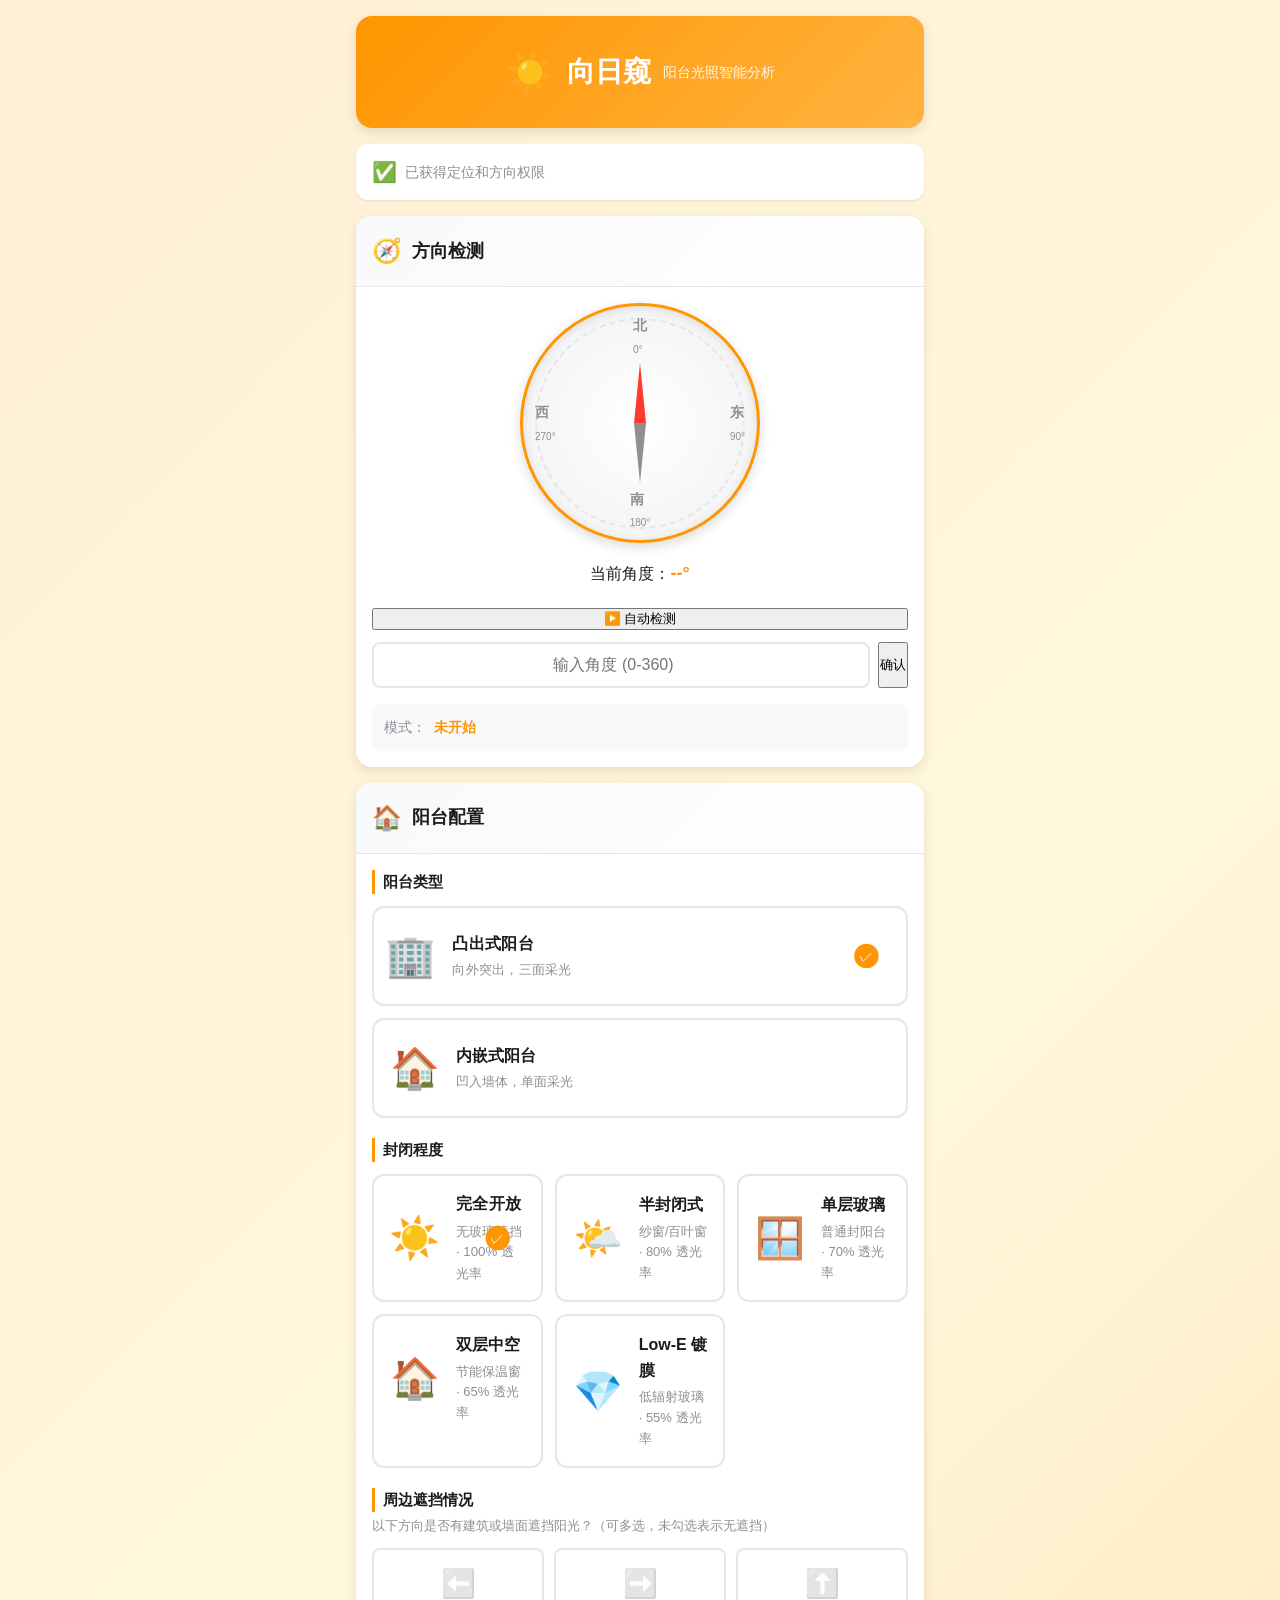
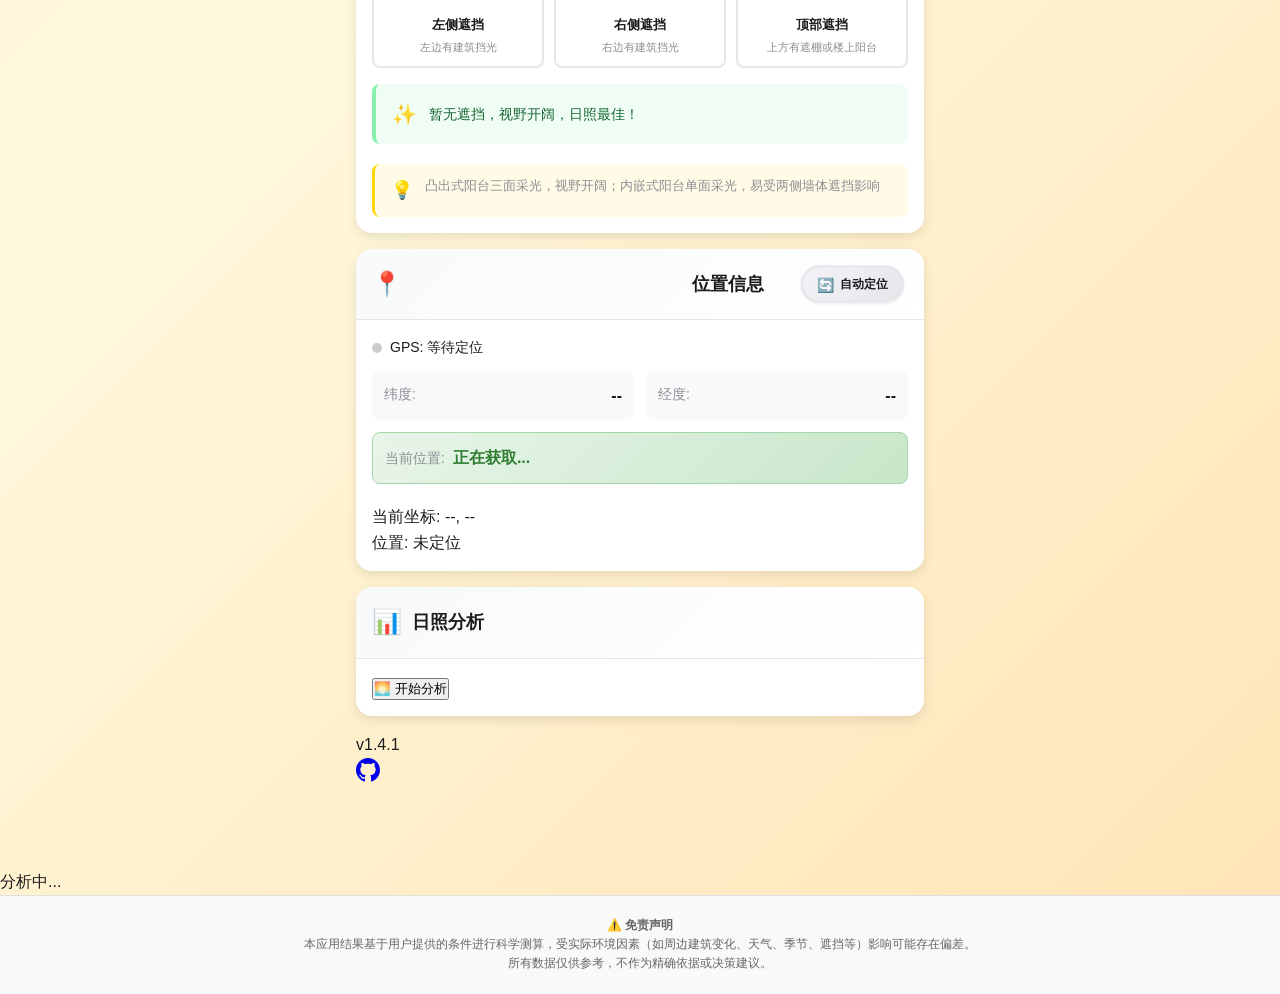
==== commit 1f94f862: "Restore index.html from local" ====
--- a/index.html
+++ b/index.html
@@ -2,24 +2,476 @@
 <html lang="zh-CN">
 <head>
     <meta charset="UTF-8">
-    <meta name="viewport" content="width=device-width, initial-scale=1.0">
-    <title id="pageTitle">阳台日照分析</title>
-    
-    <!-- 核心样式 -->
+    <meta name="viewport" content="width=device-width, initial-scale=1.0, maximum-scale=1.0, user-scalable=no">
+    <meta name="theme-color" content="#FF9500">
+    <meta name="description" content="阳台光照智能分析应用 - 通过手机朝向检测与地理位置，精确计算日照时长和最佳采光时段">
+    <title>向日窥 - 阳台光照分析</title>
     <link rel="stylesheet" href="styles.css">
-    <link rel="stylesheet" href="data/cities-cascade.css">
 </head>
 <body>
-    <div class="container">
-        <h1 class="main-title">🌞 阳台日照智能分析</h1>
-        
-        <!-- 各模块容器（内容由 JS 动态生成） -->
-        <section id="balconyConfigSection" class="module"></section>
-        <section id="locationInfoSection" class="module"></section>
-        <section id="analysisSection" class="module"></section>
-        
+    <!-- 主容器 -->
+    <div class="app-container">
+        <!-- 顶部标题栏 -->
+        <header class="header">
+            <div class="header-content">
+                <div class="logo">☀️</div>
+                <h1 class="app-title">向日窥</h1>
+                <p class="app-subtitle">阳台光照智能分析</p>
+            </div>
+        </header>
+
+        <!-- 权限状态提示 -->
+        <div class="permission-status" id="permissionStatus">
+            <span class="status-icon">📱</span>
+            <span class="status-text">正在初始化权限...</span>
+        </div>
+
+        <!-- 模块 1: 方向检测 -->
+        <section class="module orientation-module">
+            <div class="module-header">
+                <span class="module-icon">🧭</span>
+                <h2>方向检测</h2>
+            </div>
+            
+            <div class="module-content">
+                <!-- 小指南针可视化 -->
+                <div class="compass-container">
+                    <div class="compass">
+                        <div class="compass-ring"></div>
+                        <div class="compass-directions">
+                            <span class="dir dir-n">北<br><small>0°</small></span>
+                            <span class="dir dir-e">东<br><small>90°</small></span>
+                            <span class="dir dir-s">南<br><small>180°</small></span>
+                            <span class="dir dir-w">西<br><small>270°</small></span>
+                        </div>
+                        <div class="compass-needle" id="compassNeedle">
+                            <div class="needle-center"></div>
+                        </div>
+                    </div>
+                    <div class="compass-current-angle">当前角度：<strong id="currentAngle">--°</strong></div>
+                </div>
+
+                <!-- 控制按钮组 -->
+                <div class="orientation-controls">
+                    <button class="btn btn-primary" id="autoDetectBtn">
+                        <span class="btn-icon">▶️</span>
+                        <span class="btn-text">自动检测</span>
+                    </button>
+                    
+                    <div class="manual-input-container">
+                        <input type="number" 
+                               id="manualAngleInput" 
+                               placeholder="输入角度 (0-360)"
+                               min="0" 
+                               max="360"
+                               step="1">
+                        <button class="btn btn-secondary" id="manualSetBtn">确认</button>
+                    </div>
+                </div>
+
+                <div class="orientation-status" id="orientationStatus">
+                    <span class="status-label">模式：</span>
+                    <span class="status-value" id="modeDisplay">未开始</span>
+                </div>
+            </div>
+        </section>
+
+        <!-- 模块 2: 阳台配置 -->
+        <section class="module balcony-config-module">
+            <div class="module-header">
+                <span class="module-icon">🏠</span>
+                <h2>阳台配置</h2>
+            </div>
+            
+            <div class="module-content">
+                <!-- 阳台类型选择 -->
+                <div class="config-section">
+                    <h3 class="config-title">阳台类型</h3>
+                    <div class="balcony-type-selector">
+                        <label class="radio-card">
+                            <input type="radio" name="balconyType" value="protruding" checked id="balconyProtruding">
+                            <div class="card-content">
+                                <span class="card-icon">🏢</span>
+                                <div class="card-info">
+                                    <strong>凸出式阳台</strong>
+                                    <p>向外突出，三面采光</p>
+                                </div>
+                            </div>
+                        </label>
+                        
+                        <label class="radio-card">
+                            <input type="radio" name="balconyType" value="recessed" id="balconyRecessed">
+                            <div class="card-content">
+                                <span class="card-icon">🏠</span>
+                                <div class="card-info">
+                                    <strong>内嵌式阳台</strong>
+                                    <p>凹入墙体，单面采光</p>
+                                </div>
+                            </div>
+                        </label>
+                    </div>
+                </div>
+
+                <!-- 封闭式选项（所有阳台都需要） -->
+                <div class="config-section">
+                    <h3 class="config-title">封闭程度</h3>
+                    <div class="binary-selector">
+                        <label class="radio-card binary-option">
+                            <input type="radio" name="enclosedType" value="open" checked>
+                            <div class="card-content">
+                                <span class="card-icon">☀️</span>
+                                <div class="card-info">
+                                    <strong>完全开放</strong>
+                                    <p>无玻璃遮挡 · 100% 透光率</p>
+                                </div>
+                            </div>
+                        </label>
+                        
+                        <label class="radio-card binary-option">
+                            <input type="radio" name="enclosedType" value="semi-closed">
+                            <div class="card-content">
+                                <span class="card-icon">🌤️</span>
+                                <div class="card-info">
+                                    <strong>半封闭式</strong>
+                                    <p>纱窗/百叶窗 · 80% 透光率</p>
+                                </div>
+                            </div>
+                        </label>
+                        
+                        <label class="radio-card binary-option">
+                            <input type="radio" name="enclosedType" value="closed-single">
+                            <div class="card-content">
+                                <span class="card-icon">🪟</span>
+                                <div class="card-info">
+                                    <strong>单层玻璃</strong>
+                                    <p>普通封阳台 · 70% 透光率</p>
+                                </div>
+                            </div>
+                        </label>
+                        
+                        <label class="radio-card binary-option">
+                            <input type="radio" name="enclosedType" value="closed-double">
+                            <div class="card-content">
+                                <span class="card-icon">🏠</span>
+                                <div class="card-info">
+                                    <strong>双层中空</strong>
+                                    <p>节能保温窗 · 65% 透光率</p>
+                                </div>
+                            </div>
+                        </label>
+                        
+                        <label class="radio-card binary-option">
+                            <input type="radio" name="enclosedType" value="closed-low-e">
+                            <div class="card-content">
+                                <span class="card-icon">💎</span>
+                                <div class="card-info">
+                                    <strong>Low-E 镀膜</strong>
+                                    <p>低辐射玻璃 · 55% 透光率</p>
+                                </div>
+                            </div>
+                        </label>
+                    </div>
+                </div>
+
+                <!-- 遮挡选项（仅凸出式阳台显示） -->
+                <div class="config-section obstruction-section" id="obstructionSection" style="display: none;">
+                    <h3 class="config-title">周边遮挡情况</h3>
+                    <p class="config-hint">以下方向是否有建筑或墙面遮挡阳光？（可多选，未勾选表示无遮挡）</p>
+                    
+                    <div class="obstruction-grid">
+                        <label class="checkbox-card">
+                            <input type="checkbox" name="obstruction" value="left">
+                            <div class="card-content">
+                                <span class="card-icon">⬅️</span>
+                                <div class="card-info">
+                                    <strong>左侧遮挡</strong>
+                                    <p>左边有建筑挡光</p>
+                                </div>
+                            </div>
+                        </label>
+                        
+                        <label class="checkbox-card">
+                            <input type="checkbox" name="obstruction" value="right">
+                            <div class="card-content">
+                                <span class="card-icon">➡️</span>
+                                <div class="card-info">
+                                    <strong>右侧遮挡</strong>
+                                    <p>右边有建筑挡光</p>
+                                </div>
+                            </div>
+                        </label>
+                        
+                        <label class="checkbox-card">
+                            <input type="checkbox" name="obstruction" value="top">
+                            <div class="card-content">
+                                <span class="card-icon">⬆️</span>
+                                <div class="card-info">
+                                    <strong>顶部遮挡</strong>
+                                    <p>上方有遮棚或楼上阳台</p>
+                                </div>
+                            </div>
+                        </label>
+                    </div>
+                    
+                    <!-- 动态提示 -->
+                    <div class="obstruction-tip" id="obstructionTip">
+                        <span class="tip-icon">✨</span>
+                        <p class="tip-text">暂无遮挡，视野开阔，日照最佳！</p>
+                    </div>
+                </div>
+
+                <div class="config-tip">
+                    <span class="tip-icon">💡</span>
+                    <p>凸出式阳台三面采光，视野开阔；内嵌式阳台单面采光，易受两侧墙体遮挡影响</p>
+                </div>
+            </div>
+        </section>
+
+        <!-- 模块 3: 位置信息 -->
+        <section class="module location-module">
+            <div class="module-header">
+                <span class="module-icon">📍</span>
+                <h2>位置信息</h2>
+                <!-- 模式切换开关 -->
+                <button class="mode-switch-btn" id="locationModeSwitch" title="切换自动/手动模式">
+                    <span class="switch-icon">🔄</span>
+                    <span class="switch-text" id="locationModeText">自动定位</span>
+                </button>
+            </div>
+            
+            <div class="module-content">
+                <!-- 自动定位模式 -->
+                <div class="location-auto-mode" id="autoLocationPanel">
+                    <div class="location-status-bar">
+                        <span class="location-indicator" id="gpsIndicator">
+                            <span class="indicator-dot inactive"></span>
+                            <span class="indicator-text">GPS: 等待定位</span>
+                        </span>
+                    </div>
+                    
+                    <div class="geo-display">
+                        <div class="geo-item">
+                            <span class="geo-label">纬度:</span>
+                            <span class="geo-value" id="latitudeValue">--</span>
+                        </div>
+                        <div class="geo-item">
+                            <span class="geo-label">经度:</span>
+                            <span class="geo-value" id="longitudeValue">--</span>
+                        </div>
+                    </div>
+                    
+                    <div class="address-display">
+                        <span class="address-label">当前位置:</span>
+                        <span class="address-value" id="currentAddress">正在获取...</span>
+                    </div>
+                </div>
+
+                <!-- 手动定位模式 - 全新设计 -->
+                <div class="location-manual-mode" id="manualLocationPanel" style="display: none;">
+                    <!-- 方式一：坐标输入 -->
+                    <div class="manual-input-section coords-section">
+                        <div class="section-header">
+                            <span class="section-icon">🎯</span>
+                            <h3>方式一：精确坐标</h3>
+                        </div>
+                        <div class="coordinate-inputs">
+                            <div class="input-group">
+                                <label for="manualLat">
+                                    <span class="input-icon">🌐</span>
+                                    纬度
+                                </label>
+                                <input type="number" id="manualLat" step="0.000001" placeholder="-90 ~ 90" min="-90" max="90">
+                                <span class="input-hint">可点击地图获取坐标</span>
+                            </div>
+                            <div class="input-group">
+                                <label for="manualLng">
+                                    <span class="input-icon">🗺️</span>
+                                    经度
+                                </label>
+                                <input type="number" id="manualLng" step="0.000001" placeholder="-180 ~ 180" min="-180" max="180">
+                                <span class="input-hint">北京约 116.4, 重庆约 106.5</span>
+                            </div>
+                        </div>
+                        <button class="btn btn-coords" id="setCoordsBtn">✓ 应用坐标</button>
+                    </div>
+                    
+                    <!-- 方式二：城市选择 -->
+                    <div class="manual-input-section city-section">
+                        <div class="section-header">
+                            <span class="section-icon">🏙️</span>
+                            <h3>方式二：选择地区</h3>
+                        </div>
+                        <p class="section-desc">逐级选择地区（省 → 市 → 区），选择后自动填充坐标</p>
+                        
+                        <div id="cityCascadeContainer"></div>
+                    </div>
+                </div>
+                                </optgroup>
+                            </select>
+                
+                <!-- 底部信息显示区 -->
+                <div class="location-footer-info">
+                    <div class="footer-coordinates">
+                        <span class="coord-label">当前坐标:</span>
+                        <span class="coord-value" id="footerCoordinates">--, --</span>
+                    </div>
+                    <div class="footer-city">
+                        <span class="city-label">位置:</span>
+                        <span class="city-value" id="footerCityName">未定位</span>
+                    </div>
+                </div>
+            </div>
+        </section>
+
+        <!-- 模块 4: 分析结果 -->
+        <section class="module analysis-module">
+            <div class="module-header">
+                <span class="module-icon">📊</span>
+                <h2>日照分析</h2>
+            </div>
+            
+            <div class="module-content">
+                <button class="btn btn-large btn-analyze" id="analyzeBtn" onclick="window.performAnalysis && window.performAnalysis()">
+                    🌅 开始分析
+                </button>
+
+                <div class="analysis-results" id="analysisResults" style="display: none;">
+                    <div class="result-section result-primary">
+                        <h3>今日光照概览</h3>
+                    </div>
+
+                    <div class="result-grid">
+                        <div class="result-card">
+                            <div class="result-icon">🧭</div>
+                            <div class="result-label">检测朝向</div>
+                            <div class="result-value" id="resultDirection">--</div>
+                        </div>
+
+                        <div class="result-card highlight">
+                            <div class="result-icon">⏱️</div>
+                            <div class="result-label">日照时长</div>
+                            <div class="result-value value-large" id="resultDuration">--</div>
+                        </div>
+
+                        <div class="result-card">
+                            <div class="result-icon">🌅</div>
+                            <div class="result-label">日出时间</div>
+                            <div class="result-value" id="resultSunrise">--</div>
+                        </div>
+
+                        <div class="result-card">
+                            <div class="result-icon">🌇</div>
+                            <div class="result-label">日落时间</div>
+                            <div class="result-value" id="resultSunset">--</div>
+                        </div>
+
+                        <div class="result-card">
+                            <div class="result-icon">☀️</div>
+                            <div class="result-label">正午时间</div>
+                            <div class="result-value" id="resultSolarNoon">--</div>
+                        </div>
+                    </div>
+
+                    <div class="result-section result-detail">
+                        <h3>详细数据</h3>
+                        <table class="detail-table">
+                            <tbody id="detailTableBody">
+                                <tr>
+                                    <td>阳台类型</td>
+                                    <td id="detailBalconyType">--</td>
+                                </tr>
+                                <tr>
+                                    <td>封闭情况</td>
+                                    <td id="detailEnclosedType">--</td>
+                                </tr>
+                                <tr>
+                                    <td>周边遮挡</td>
+                                    <td id="detailObstructions">无</td>
+                                </tr>
+                                <tr>
+                                    <td>纬度</td>
+                                    <td id="detailLatitude">--</td>
+                                </tr>
+                                <tr>
+                                    <td>经度</td>
+                                    <td id="detailLongitude">--</td>
+                                </tr>
+                                <tr>
+                                    <td>有效采光时段</td>
+                                    <td id="detailEffectiveTime">--</td>
+                                </tr>
+                                <tr>
+                                    <td>光照评分</td>
+                                    <td id="lightScore">--</td>
+                                </tr>
+                            </tbody>
+                        </table>
+                    </div>
+
+                    <div class="result-summary">
+                        <div class="summary-rating" id="summaryRating">
+                            <span class="rating-stars">⭐</span>
+                            <span class="rating-text">待分析</span>
+                        </div>
+                        <p class="summary-desc" id="summaryDesc">请点击"开始分析"获取完整报告</p>
+                        
+                        <button class="btn btn-primary" onclick="showMonthDetail()" style="margin-top: 15px; width: 100%;">
+                            📅 查看全年日照详情
+                        </button>
+
+                        <!-- AI 智能分析助手 -->
+                        <div class="ai-assistant-section" id="aiAssistantSection" style="display: none; margin-top: 20px; padding: 20px; background: linear-gradient(135deg, #f8f9fa 0%, #e9ecef 100%); border-radius: 12px; border: 2px solid #007bff;">
+                            <h4 style="margin: 0 0 15px 0; color: #007bff; font-size: 16px; display: flex; align-items: center; gap: 8px;">
+                                🤖 AI 智能分析助手
+                            </h4>
+                            
+                            <div style="background:#fff;padding:12px;border-radius:8px;margin-bottom:15px;border-left:4px solid #28a745;font-size:13px;color:#155724;">
+                                ✅ 阳台数据已就绪，点击下方按钮即可向 AI 提问！
+                            </div>
+
+                            <div style="display:grid;grid-template-columns:repeat(auto-fit,minmax(140px,1fr));gap:12px;margin-bottom:15px;">
+                                <button id="copyPromptBtn" class="btn-ai-copy" style="padding:12px 15px;background:#6c757d;color:white;border:none;border-radius:8px;cursor:pointer;font-size:14px;font-weight:500;display:flex;flex-direction:column;align-items:center;gap:5px;">
+                                    <span style="font-size:20px;">📋</span>
+                                    <span>复制提示词</span>
+                                </button>
+                                <button onclick="window.openAIPlatform('deepseek')" class="btn-ai-platform" data-platform="deepseek" style="padding:12px 15px;background:#1e3a8a;color:white;border:none;border-radius:8px;cursor:pointer;font-size:14px;font-weight:500;display:flex;flex-direction:column;align-items:center;gap:5px;">
+                                    <span style="font-size:20px;">💙</span>
+                                    <span>DeepSeek</span>
+                                </button>
+                                <button onclick="window.openAIPlatform('qwen')" class="btn-ai-platform" data-platform="qwen" style="padding:12px 15px;background:#ff6b35;color:white;border:none;border-radius:8px;cursor:pointer;font-size:14px;font-weight:500;display:flex;flex-direction:column;align-items:center;gap:5px;">
+                                    <span style="font-size:20px;">🧡</span>
+                                    <span>通义千问</span>
+                                </button>
+                                <button onclick="window.openAIPlatform('doubao')" class="btn-ai-platform" data-platform="doubao" style="padding:12px 15px;background:#2563eb;color:white;border:none;border-radius:8px;cursor:pointer;font-size:14px;font-weight:500;display:flex;flex-direction:column;align-items:center;gap:5px;">
+                                    <span style="font-size:20px;">🟣</span>
+                                    <span>豆包</span>
+                                </button>
+                            </div>
+
+                            <div style="font-size:12px;color:#666;line-height:1.6;text-align:center;">
+                                <strong>点击任意平台 → 自动复制完整提示词 → 打开 AI 对话</strong>
+                            </div>
+                        </div>
+                    </div>
+                </div>
+            </div>
+        </section>
+
+        <!-- 月份详情弹窗 -->
+        <div id="monthModal" style="display: none; position: fixed; top: 0; left: 0; width: 100%; height: 100%; background: rgba(0,0,0,0.5); z-index: 10000; justify-content: center; align-items: center;" onclick="if(event.target===this) window.closeMonthModal()">
+            <div class="modal-content" style="background: white; border-radius: 12px; padding: 30px; max-width: 800px; width: 90%; max-height: 80vh; overflow-y: auto; position: relative;">
+                <button class="modal-close" onclick="window.closeMonthModal()" style="position: absolute; top: 15px; right: 15px; background: none; border: none; font-size: 24px; cursor: pointer; color: #888;">&times;</button>
+                <h2 id="modalMonthTitle" style="margin-bottom: 10px; font-size: 22px;"></h2>
+                <p id="modalMonthDesc" style="color: #666; font-size: 14px; margin-bottom: 20px;"></p>
+                <div id="modalMonthContent">
+                    <!-- 每日详情由 JS 生成 -->
+                </div>
+            </div>
+        </div>
+
+        <!-- 底部信息 -->
         <footer class="footer">
-            <p class="version" id="versionText">v1.4.1</p>
+            <p class="version">v1.4.1</p>
             <a href="https://github.com/miaouai/sun" class="github-link" target="_blank" title="GitHub">
                 <svg viewBox="0 0 24 24" width="24" height="24" fill="currentColor">
                     <path d="M12 0c-6.626 0-12 5.373-12 12 0 5.302 3.438 9.8 8.207 11.387.599.111.793-.261.793-.577v-2.234c-3.338.726-4.033-1.416-4.033-1.416-.546-1.387-1.333-1.756-1.333-1.756-1.089-.745.083-.729.083-.729 1.205.084 1.839 1.237 1.839 1.237 1.07 1.834 2.807 1.304 3.492.997.107-.775.418-1.305.762-1.604-2.665-.305-5.467-1.334-5.467-5.931 0-1.311.469-2.381 1.236-3.221-.124-.303-.535-1.524.117-3.176 0 0 1.008-.322 3.301 1.23.957-.266 1.983-.399 3.003-.404 1.02.005 2.047.138 3.006.404 2.291-1.552 3.297-1.23 3.297-1.23.653 1.653.242 2.874.118 3.176.77.84 1.235 1.911 1.235 3.221 0 4.609-2.807 5.624-5.479 5.921.43.372.823 1.102.823 2.222v3.293c0 .319.192.694.801.576 4.765-1.589 8.199-6.086 8.199-11.386 0-6.627-5.373-12-12-12z"/>
@@ -28,27 +480,45 @@
         </footer>
     </div>
 
+    <!-- Toast 消息 -->
     <div class="toast" id="toast"></div>
+
+    <!-- 加载遮罩 -->
     <div class="loading-overlay" id="loadingOverlay">
         <div class="loading-spinner"></div>
         <p class="loading-text">分析中...</p>
     </div>
-    <div id="monthModal"></div>
-
-    <!-- ==================== JavaScript 模块化加载 ==================== -->
+
+    <!-- 模块化 JavaScript -->
+    <!-- NOAA 高精度日出日落计算模块 -->
+    <script src="data/noaa-sunrise.js"></script>
     
-    <!-- 1. 配置加载器（必须第一个加载） -->
-    <script src="data/config-loader.js"></script>
-    <script src="data/ui-text.js"></script>
+    <!-- 日照计算核心模块 -->
+    <script src="data/sun-calculations.js"></script>
     
-    <!-- 2. 核心库 -->
-    <script src="data/noaa-sunrise.js"></script>
+    <!-- 城市联级菜单模块 -->
     <script src="data/cities-cascade.js"></script>
     
-    <!-- 3. AI 助手模块 -->
-    <script src="data/ai-assistant.js"></script>
+    <!-- 应用主逻辑 -->
+    <script src="app.js"></script>
     
-    <!-- 4. 主应用逻辑 -->
-    <script src="app.js"></script>
+    <script>
+        // 页面加载检查
+        window.addEventListener('load', function() {
+            console.log('✅ 页面加载完成');
+            console.log('AppState:', typeof AppState);
+            console.log('SunCalculations:', typeof window.SunCalculations);
+            console.log('initCityCascadeMenu:', typeof window.initCityCascadeMenu);
+        });
+    </script>
+    
+    <!-- ========== 免责声明（页面底部） ========== -->
+    <div style="text-align: center; padding: 20px; background: #f8f9fa; border-top: 1px solid #e0e0e0; font-size: 12px; color: #666; line-height: 1.6;">
+        ⚠️ <strong>免责声明</strong><br>
+        本应用结果基于用户提供的条件进行科学测算，受实际环境因素（如周边建筑变化、天气、季节、遮挡等）影响可能存在偏差。<br>
+        所有数据仅供参考，不作为精确依据或决策建议。
+    </div>
+    
+    <link rel="stylesheet" href="styles-cascade.css">
 </body>
 </html>
